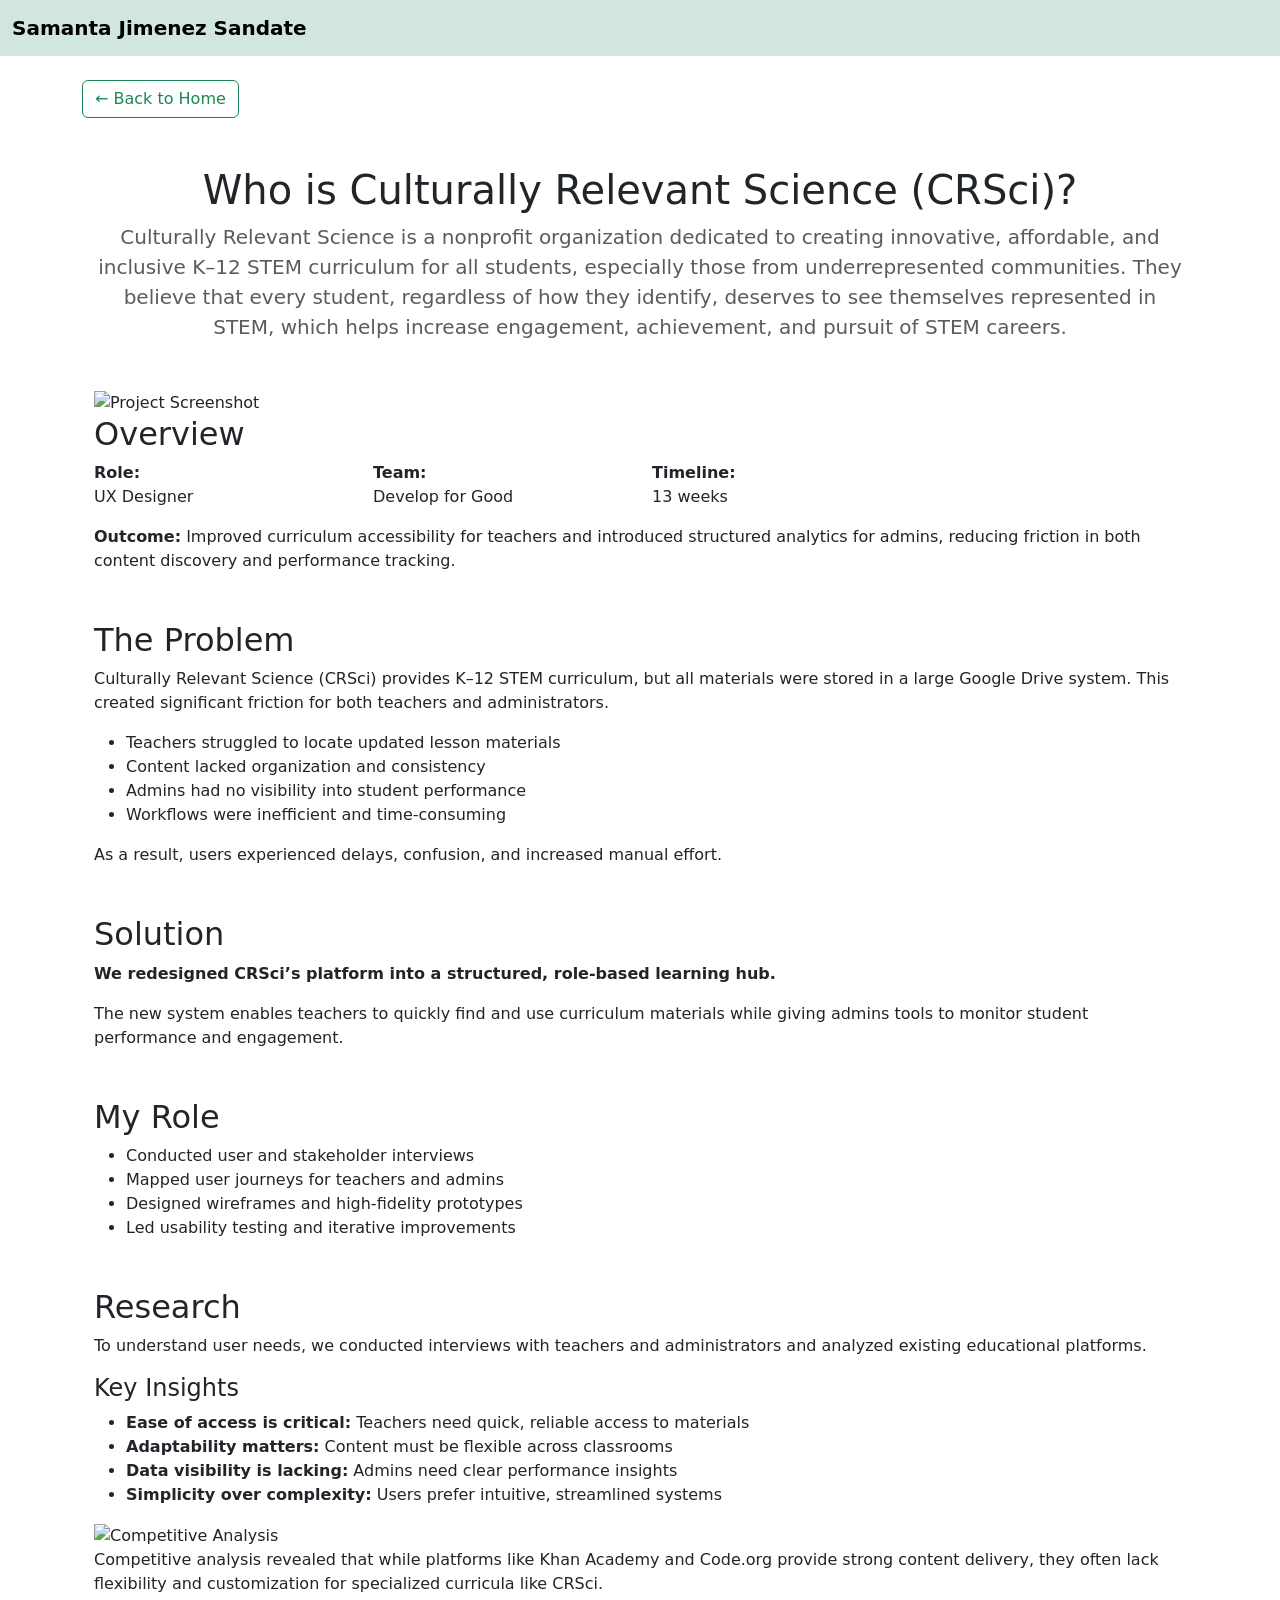
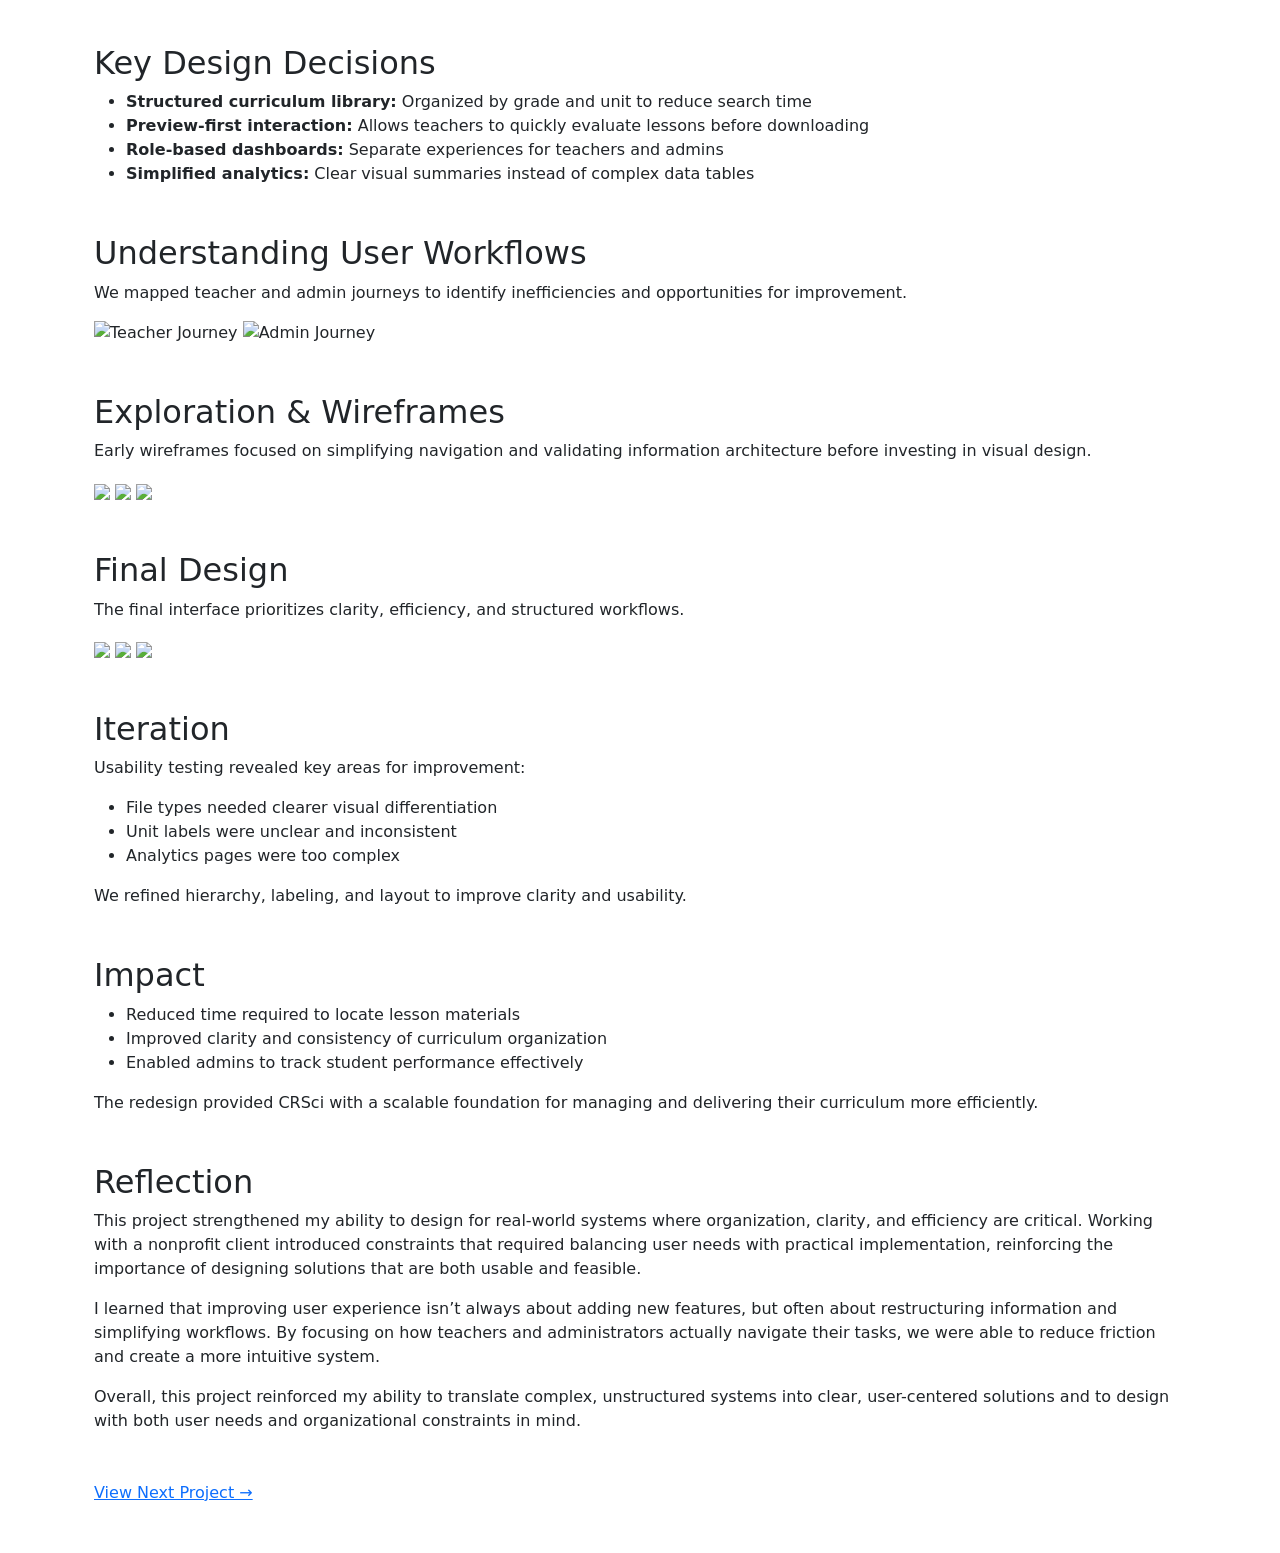
==== project1.html @ e92b0f71 "project page changes" ====
<!doctype html>
<html lang="en">
<head>
  <meta charset="utf-8">
  <meta name="viewport" content="width=device-width">
  <title>Website Redesign for A Digital Learning Hub | Samanta Jimenez Sandate</title>
  <link href="https://fonts.googleapis.com/css2?family=Nunito:wght@400;600&family=Quicksand:wght@600&display=swap" rel="stylesheet">
  <link rel="stylesheet" href="portfolio_style.css">
  <link href="https://cdn.jsdelivr.net/npm/bootstrap@5.3.3/dist/css/bootstrap.min.css" rel="stylesheet">
</head>

<body>
  
  <nav class="navbar navbar-expand-lg navbar-light bg-success-subtle">
    <div class="container-fluid">
      <a class="navbar-brand fw-bold" href="index.html">Samanta Jimenez Sandate</a>
    </div>
  </nav>

<!-- ========================= PROJECT NAVIGATION ========================= -->
 <div class="container mt-4">
      <a href="index.html" class="btn btn-outline-success">
        ← Back to Home
      </a>

  <main class="container my-5">

    <!-- ========================= HEADER ========================= -->
    <header class="text-center mb-5">
      <h1>Who is Culturally Relevant Science (CRSci)?</h1>
      <p class="lead text-muted">Culturally Relevant Science is a nonprofit organization dedicated to creating innovative, affordable, 
    and inclusive K–12 STEM curriculum for all students, especially those from underrepresented communities. 
    They believe that every student, regardless of how they identify, deserves to see themselves represented 
    in STEM, which helps increase engagement, achievement, and pursuit of STEM careers.
</p>
    </header>

    <!-- ========================= HERO IMAGE ========================= -->
    <!-- INSERT: main cover image or hero mockup -->
    <img src="https://static.wixstatic.com/media/8c5697_72417c344932466fa2e96bf26ddad16e~mv2.png/v1/fit/w_2500,h_1330,al_c/8c5697_72417c344932466fa2e96bf26ddad16e~mv2.png"
         alt="Project Screenshot"
         class="project-page-img">

    <!-- ========================= OVERVIEW ========================= -->
<section class="mb-5">
  <h2>Overview</h2>
  <div class="row">
    <div class="col-md-3"><strong>Role:</strong><br>UX Designer</div>
    <div class="col-md-3"><strong>Team:</strong><br>Develop for Good</div>
    <div class="col-md-3"><strong>Timeline:</strong><br>13 weeks</div>
  </div>

  <p class="mt-3">
    <strong>Outcome:</strong> Improved curriculum accessibility for teachers and introduced 
    structured analytics for admins, reducing friction in both content discovery and performance tracking.
  </p>
</section>


<!-- ========================= PROBLEM ========================= -->
<section class="mb-5">
  <h2>The Problem</h2>

  <p>
    Culturally Relevant Science (CRSci) provides K–12 STEM curriculum, but all materials were stored 
    in a large Google Drive system. This created significant friction for both teachers and administrators.
  </p>

  <ul>
    <li>Teachers struggled to locate updated lesson materials</li>
    <li>Content lacked organization and consistency</li>
    <li>Admins had no visibility into student performance</li>
    <li>Workflows were inefficient and time-consuming</li>
  </ul>

  <p>
    As a result, users experienced delays, confusion, and increased manual effort.
  </p>
</section>


<!-- ========================= SOLUTION ========================= -->
<section class="mb-5">
  <h2>Solution</h2>

  <p><strong>We redesigned CRSci’s platform into a structured, role-based learning hub.</strong></p>

  <p>
    The new system enables teachers to quickly find and use curriculum materials while giving admins 
    tools to monitor student performance and engagement.
  </p>
</section>


<!-- ========================= MY ROLE ========================= -->
<section class="mb-5">
  <h2>My Role</h2>
  <ul>
    <li>Conducted user and stakeholder interviews</li>
    <li>Mapped user journeys for teachers and admins</li>
    <li>Designed wireframes and high-fidelity prototypes</li>
    <li>Led usability testing and iterative improvements</li>
  </ul>
</section>


<!-- ========================= RESEARCH ========================= -->
<section class="mb-5">
  <h2>Research</h2>

  <p>
    To understand user needs, we conducted interviews with teachers and administrators 
    and analyzed existing educational platforms.
  </p>

  <h4>Key Insights</h4>
  <ul>
    <li><strong>Ease of access is critical:</strong> Teachers need quick, reliable access to materials</li>
    <li><strong>Adaptability matters:</strong> Content must be flexible across classrooms</li>
    <li><strong>Data visibility is lacking:</strong> Admins need clear performance insights</li>
    <li><strong>Simplicity over complexity:</strong> Users prefer intuitive, streamlined systems</li>
  </ul>

  <img src="https://i.ibb.co/PstQy2c1/Screenshot-2025-11-13-165447.png"
       alt="Competitive Analysis"
       class="project-page-img">

  <p>
    Competitive analysis revealed that while platforms like Khan Academy and Code.org 
    provide strong content delivery, they often lack flexibility and customization 
    for specialized curricula like CRSci.
  </p>
</section>


<!-- ========================= DESIGN DECISIONS ========================= -->
<section class="mb-5">
  <h2>Key Design Decisions</h2>

  <ul>
    <li><strong>Structured curriculum library:</strong> Organized by grade and unit to reduce search time</li>
    <li><strong>Preview-first interaction:</strong> Allows teachers to quickly evaluate lessons before downloading</li>
    <li><strong>Role-based dashboards:</strong> Separate experiences for teachers and admins</li>
    <li><strong>Simplified analytics:</strong> Clear visual summaries instead of complex data tables</li>
  </ul>
</section>


<!-- ========================= USER JOURNEYS ========================= -->
<section class="mb-5">
  <h2>Understanding User Workflows</h2>

  <p>
    We mapped teacher and admin journeys to identify inefficiencies and opportunities for improvement.
  </p>

  <img src="https://i.ibb.co/qLZCp0S2/teach-joruneeeyyyy.png"
       alt="Teacher Journey"
       class="project-page-img">

  <img src="https://i.ibb.co/KzyjKMzV/teacher-joruney.png"
       alt="Admin Journey"
       class="project-page-img">
</section>


<!-- ========================= WIREFRAMES ========================= -->
<section class="mb-5">
  <h2>Exploration & Wireframes</h2>

  <p>
    Early wireframes focused on simplifying navigation and validating information architecture 
    before investing in visual design.
  </p>

  <img src="https://i.ibb.co/Y73xHS1T/Screenshot-2025-12-25-192912.png" class="project-page-img">
  <img src="https://i.ibb.co/219gDt2J/Screenshot-2025-12-25-194026.png" class="project-page-img">
  <img src="https://i.ibb.co/kgbfxhrw/Screenshot-2025-12-25-194311.png" class="project-page-img">
</section>


<!-- ========================= PROTOTYPE ========================= -->
<section class="mb-5">
  <h2>Final Design</h2>

  <p>
    The final interface prioritizes clarity, efficiency, and structured workflows.
  </p>

  <img src="https://i.ibb.co/nMDsfRWM/prototype-1.png" class="project-page-img">
  <img src="https://i.ibb.co/svfrSdkh/proto5.png" class="project-page-img">
  <img src="https://i.ibb.co/JW6GWcdP/proto4.png" class="project-page-img">
</section>


<!-- ========================= ITERATION ========================= -->
<section class="mb-5">
  <h2>Iteration</h2>

  <p>
    Usability testing revealed key areas for improvement:
  </p>

  <ul>
    <li>File types needed clearer visual differentiation</li>
    <li>Unit labels were unclear and inconsistent</li>
    <li>Analytics pages were too complex</li>
  </ul>

  <p>
    We refined hierarchy, labeling, and layout to improve clarity and usability.
  </p>
</section>


<!-- ========================= OUTCOME ========================= -->
<section class="mb-5">
  <h2>Impact</h2>

  <ul>
    <li>Reduced time required to locate lesson materials</li>
    <li>Improved clarity and consistency of curriculum organization</li>
    <li>Enabled admins to track student performance effectively</li>
  </ul>

  <p>
    The redesign provided CRSci with a scalable foundation for managing and delivering 
    their curriculum more efficiently.
  </p>
</section>

<!-- ========================= REFLECTION ========================= -->
<section class="mb-5">
  <h2>Reflection</h2>

  <p>
    This project strengthened my ability to design for real-world systems where organization, clarity, and efficiency are critical. 
    Working with a nonprofit client introduced constraints that required balancing user needs with practical implementation, 
    reinforcing the importance of designing solutions that are both usable and feasible.
  </p>

  <p>
    I learned that improving user experience isn’t always about adding new features, but often about restructuring information 
    and simplifying workflows. By focusing on how teachers and administrators actually navigate their tasks, we were able to 
    reduce friction and create a more intuitive system.
  </p>

  <p>
    Overall, this project reinforced my ability to translate complex, unstructured systems into clear, user-centered solutions 
    and to design with both user needs and organizational constraints in mind.
  </p>
</section>

<!-- ========================= NEXT PROJECT BUTTON ========================= -->
<div class="next-project-wrapper">
  <a href="project2.html" class="next-project-btn">
    View Next Project →
  </a>
</div>


  </main>
</body>
</html>
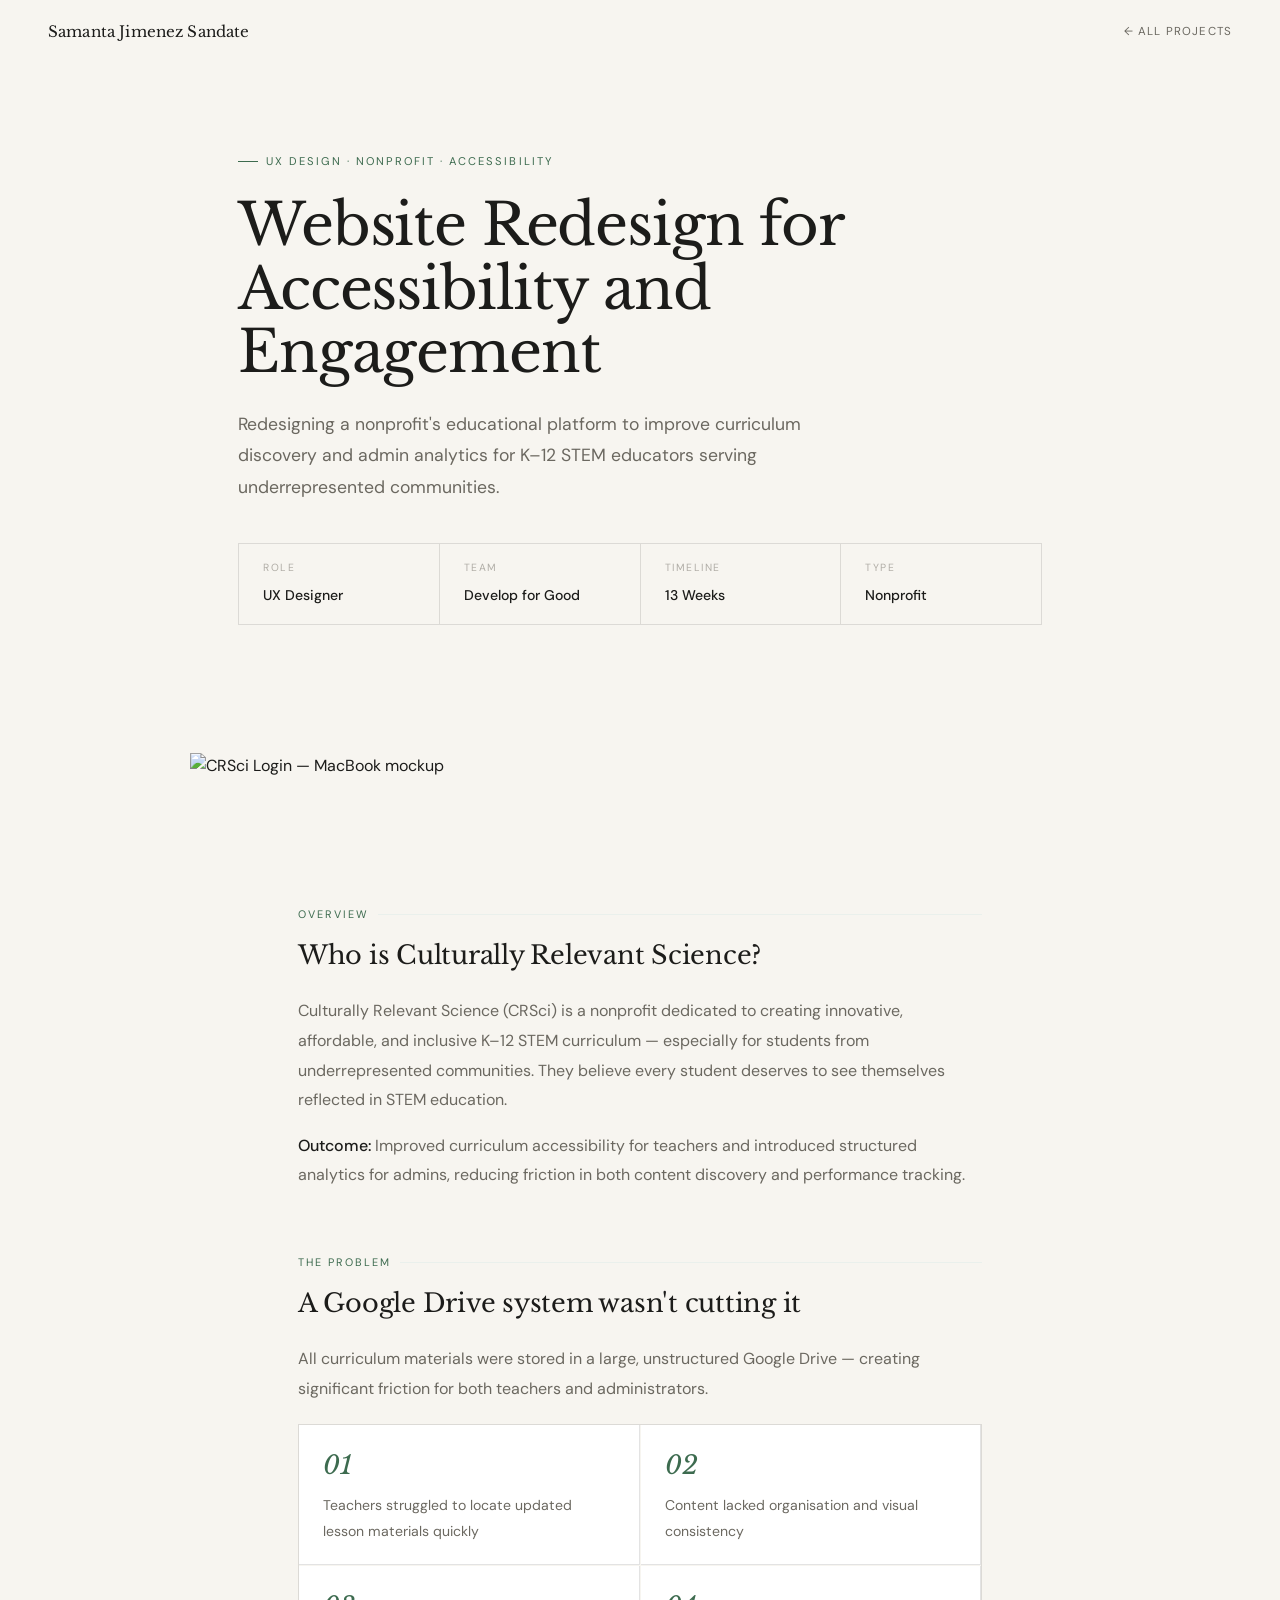
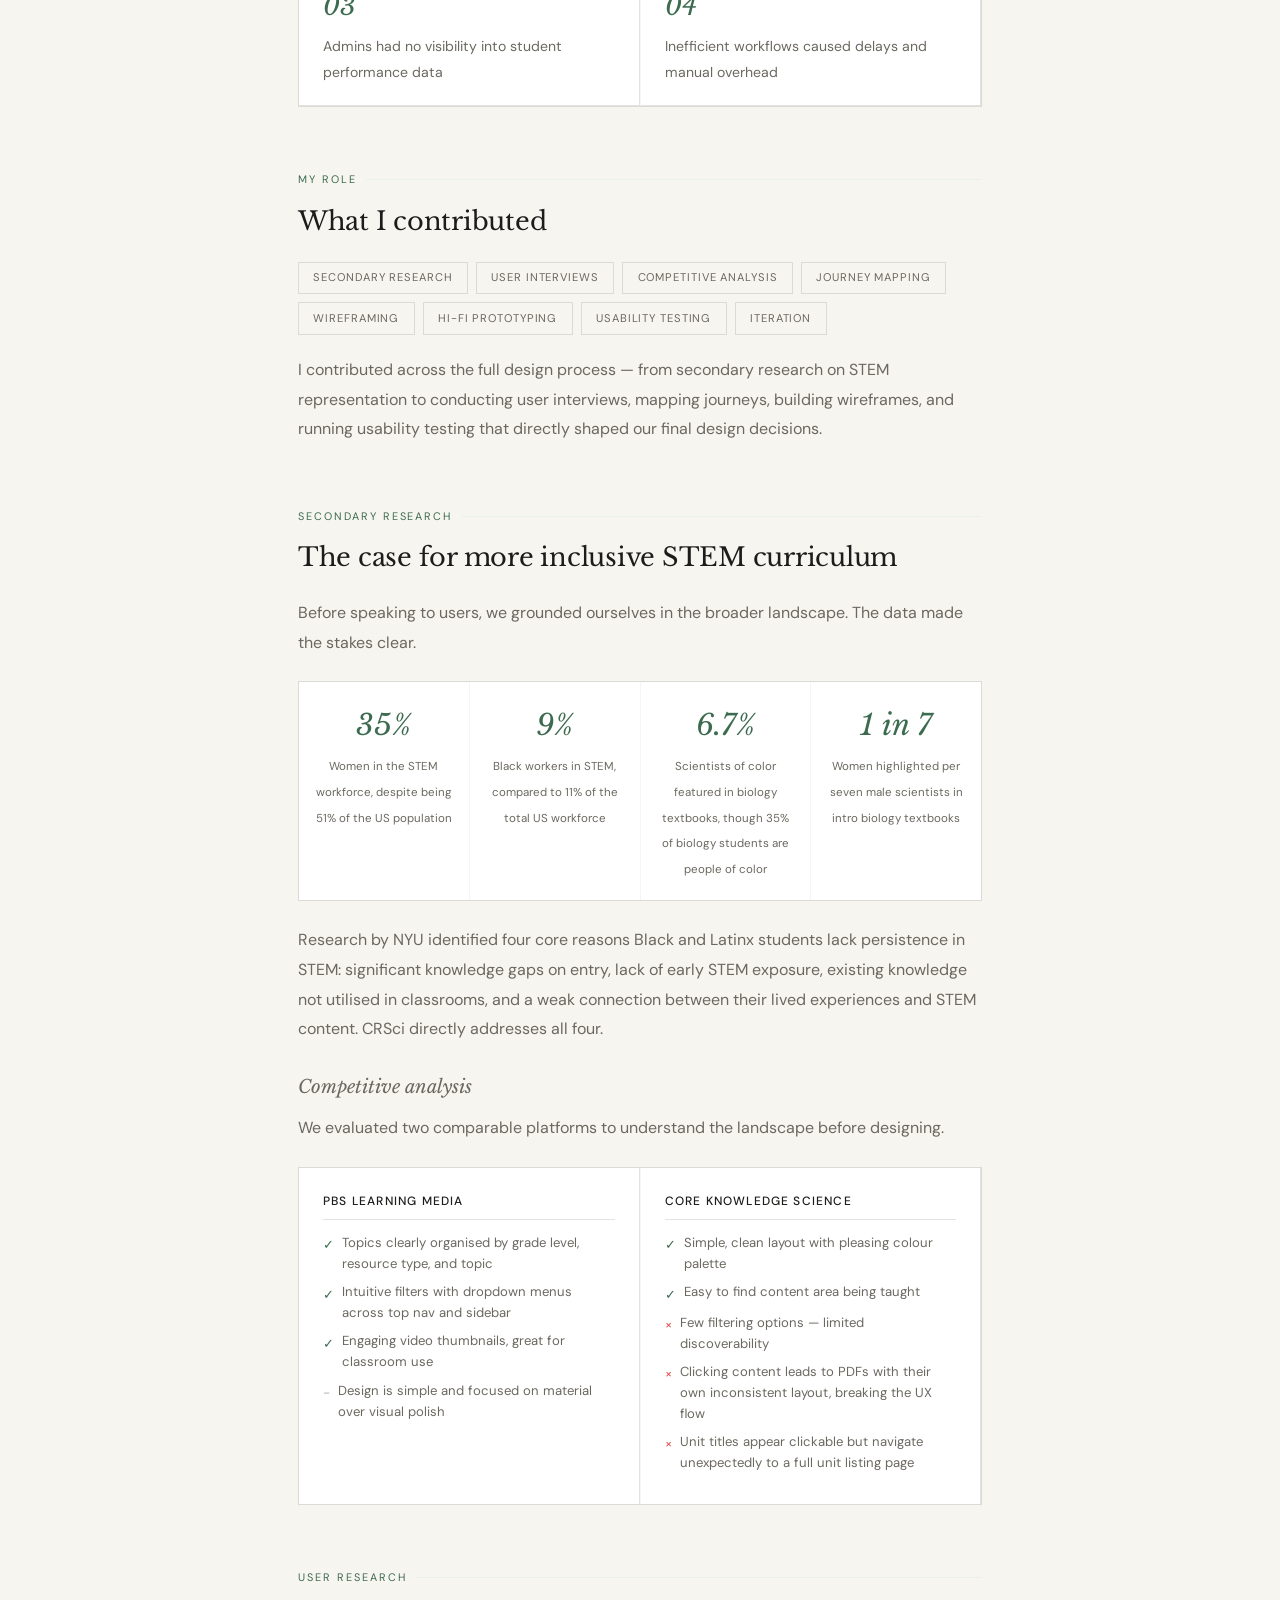
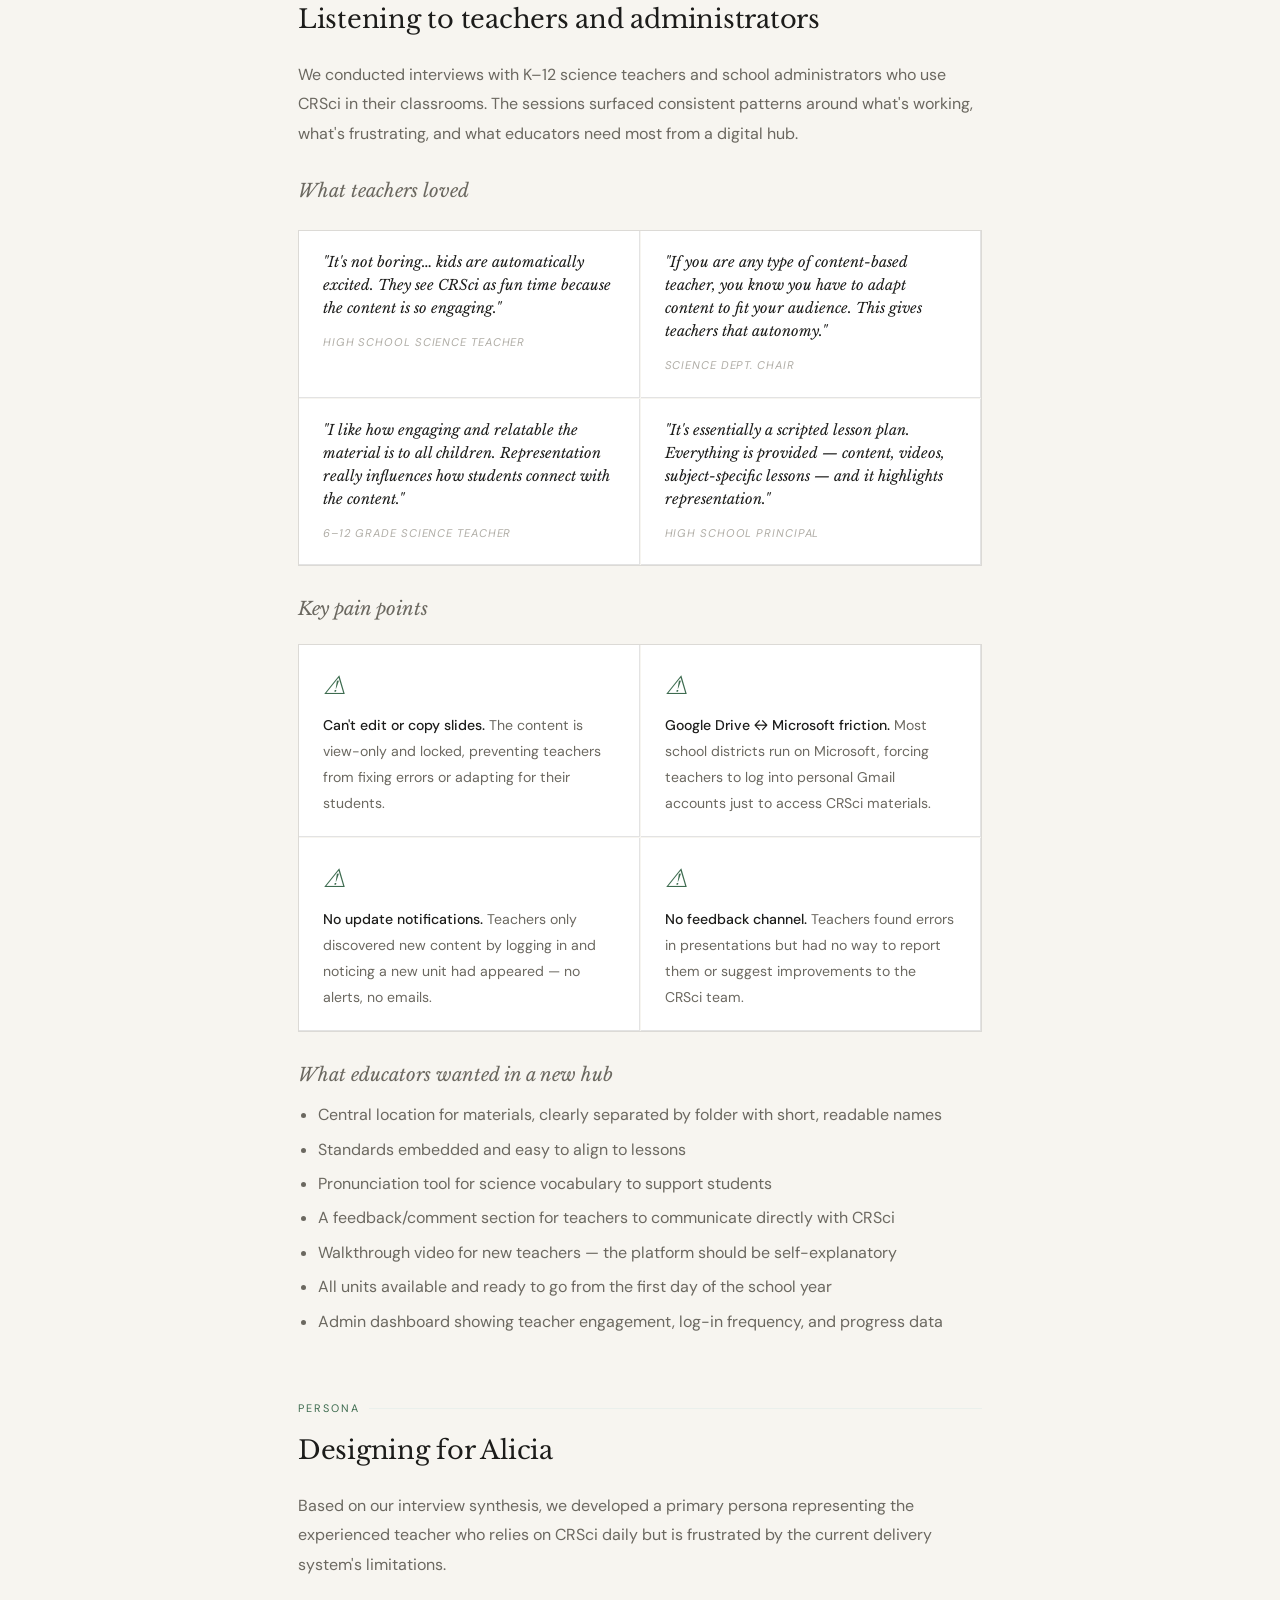
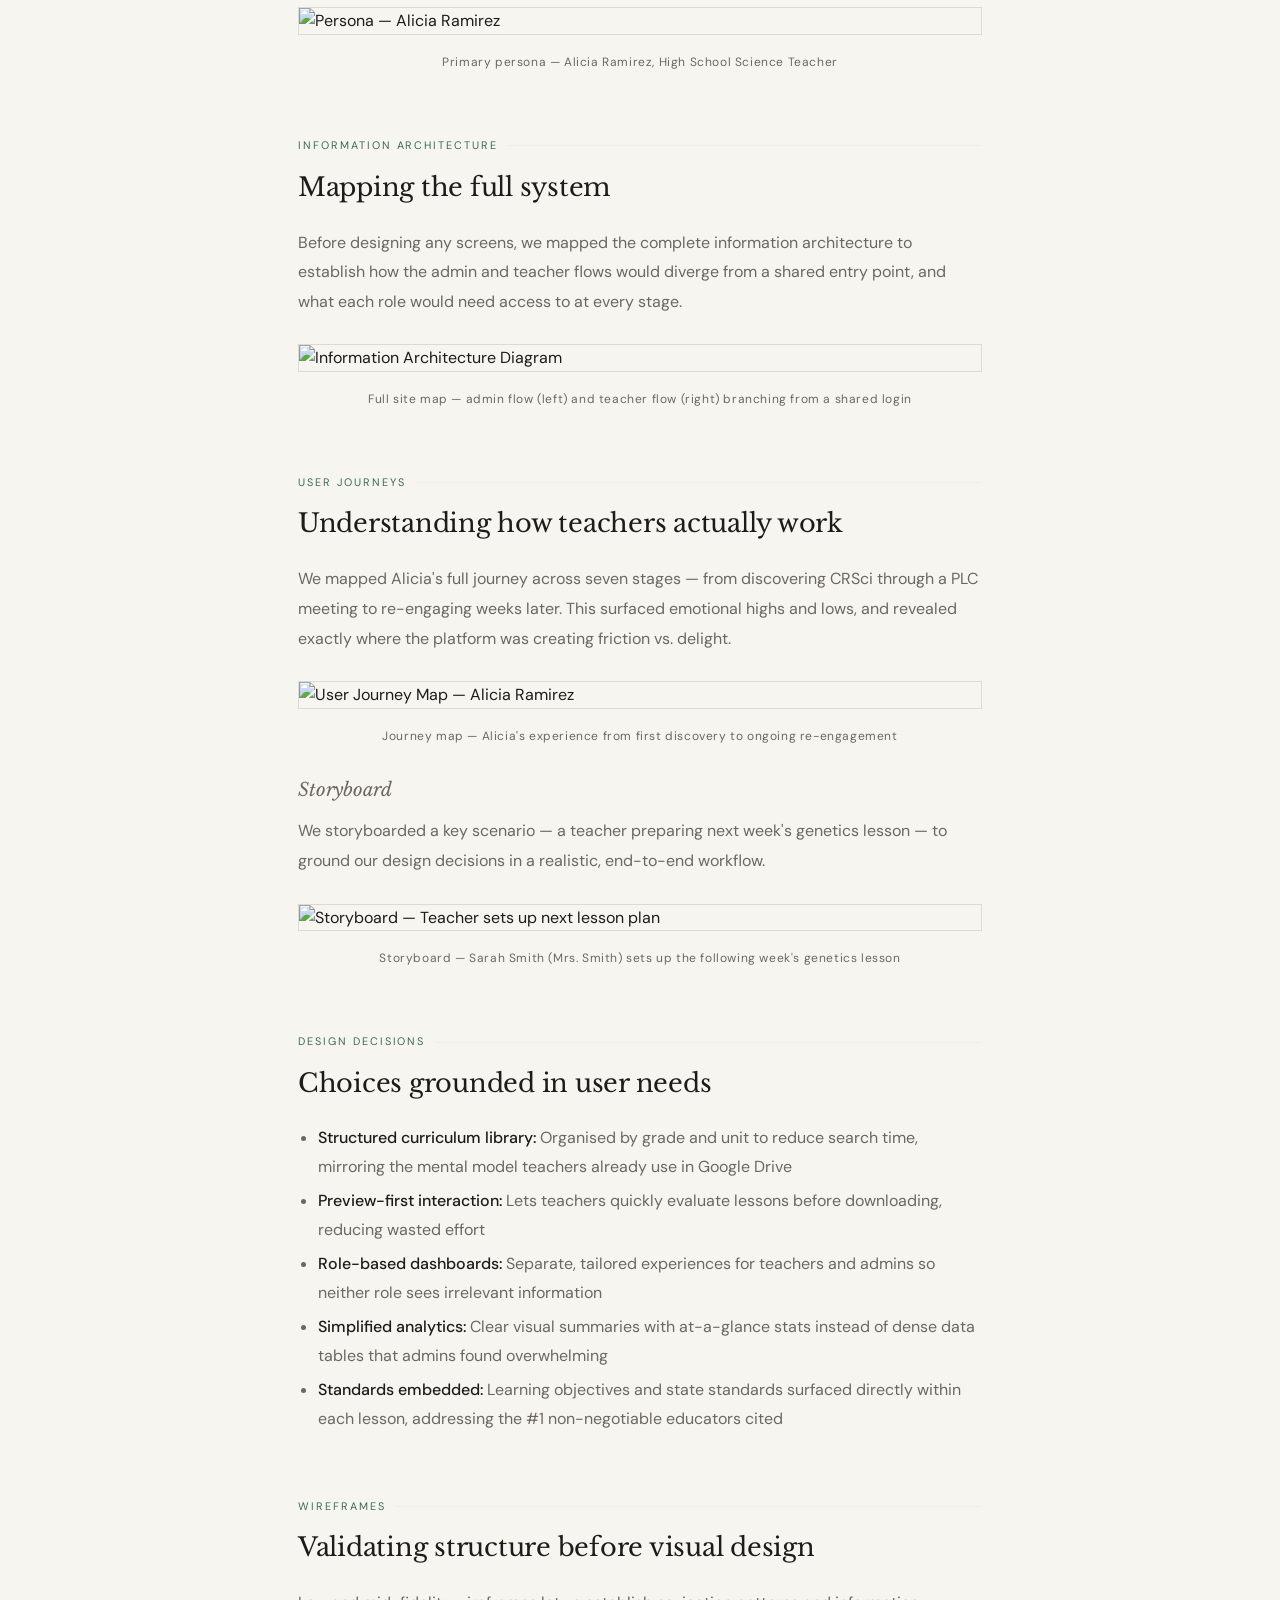
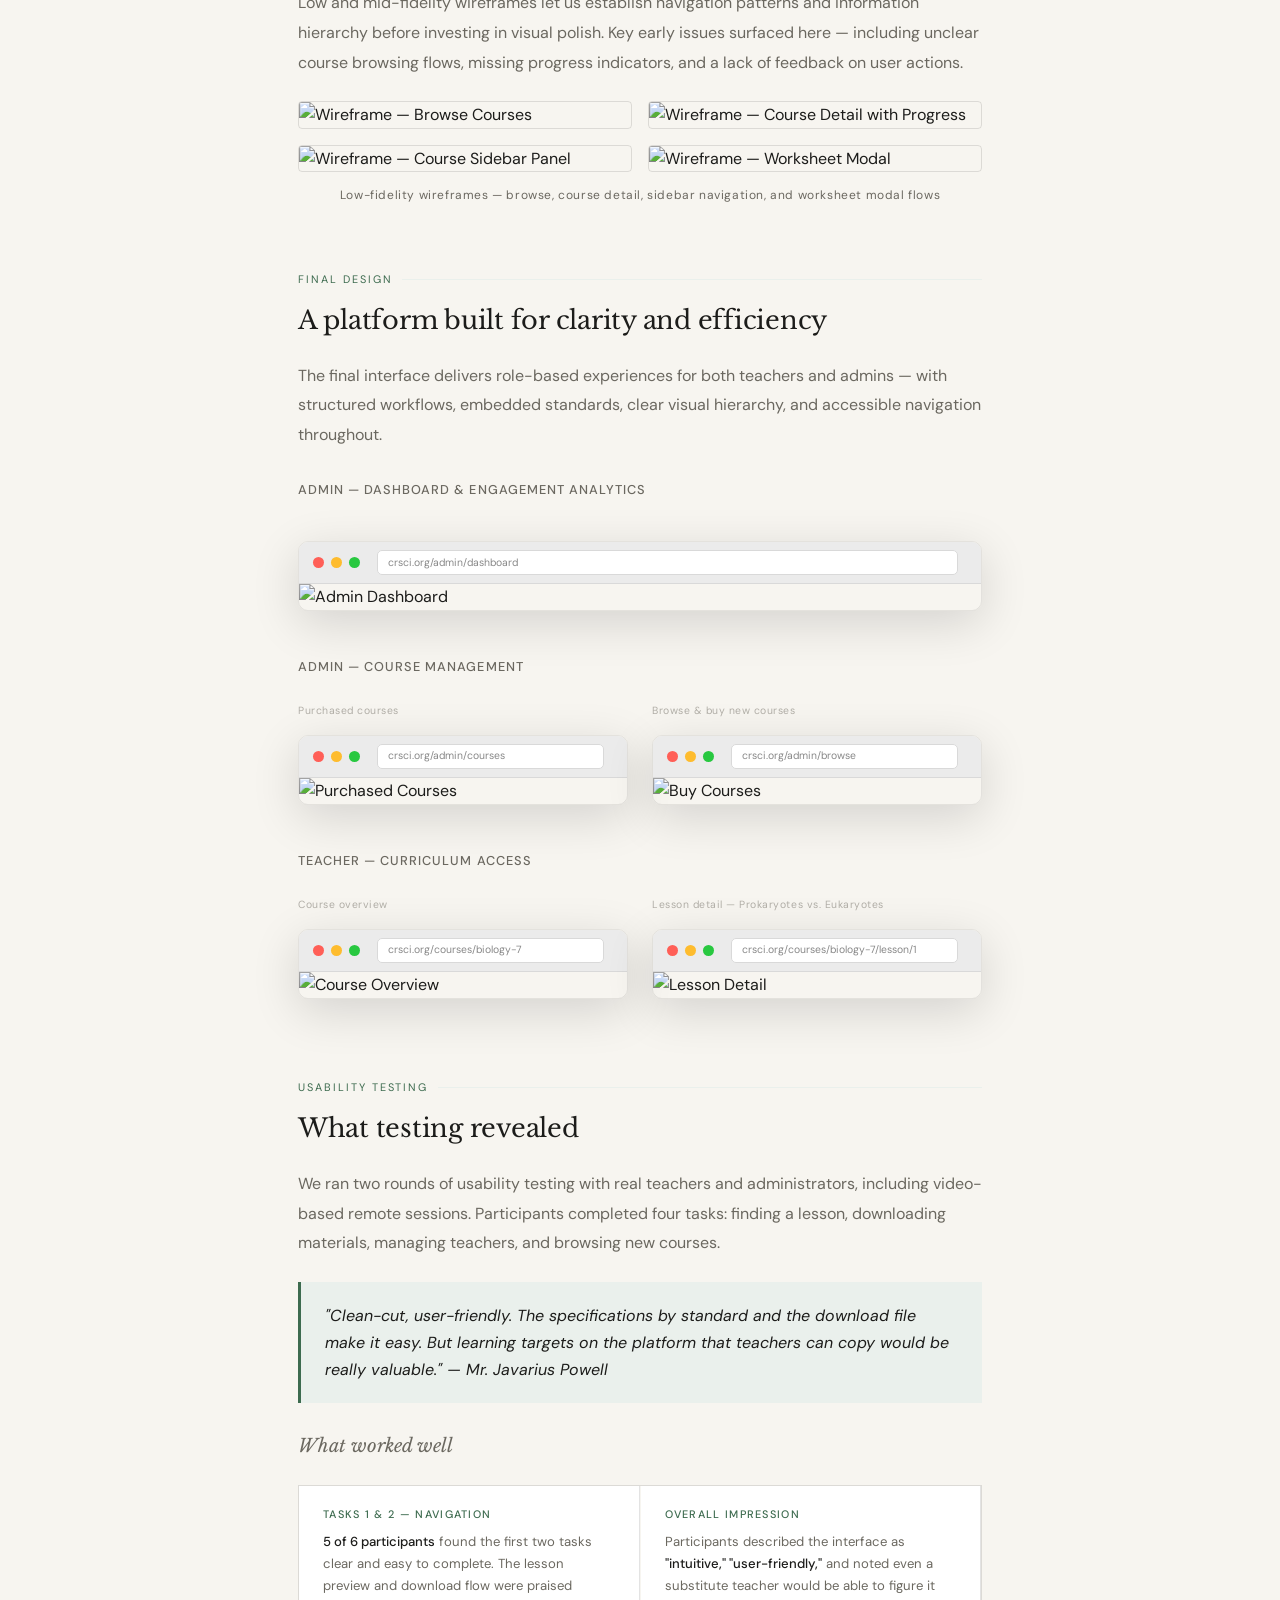
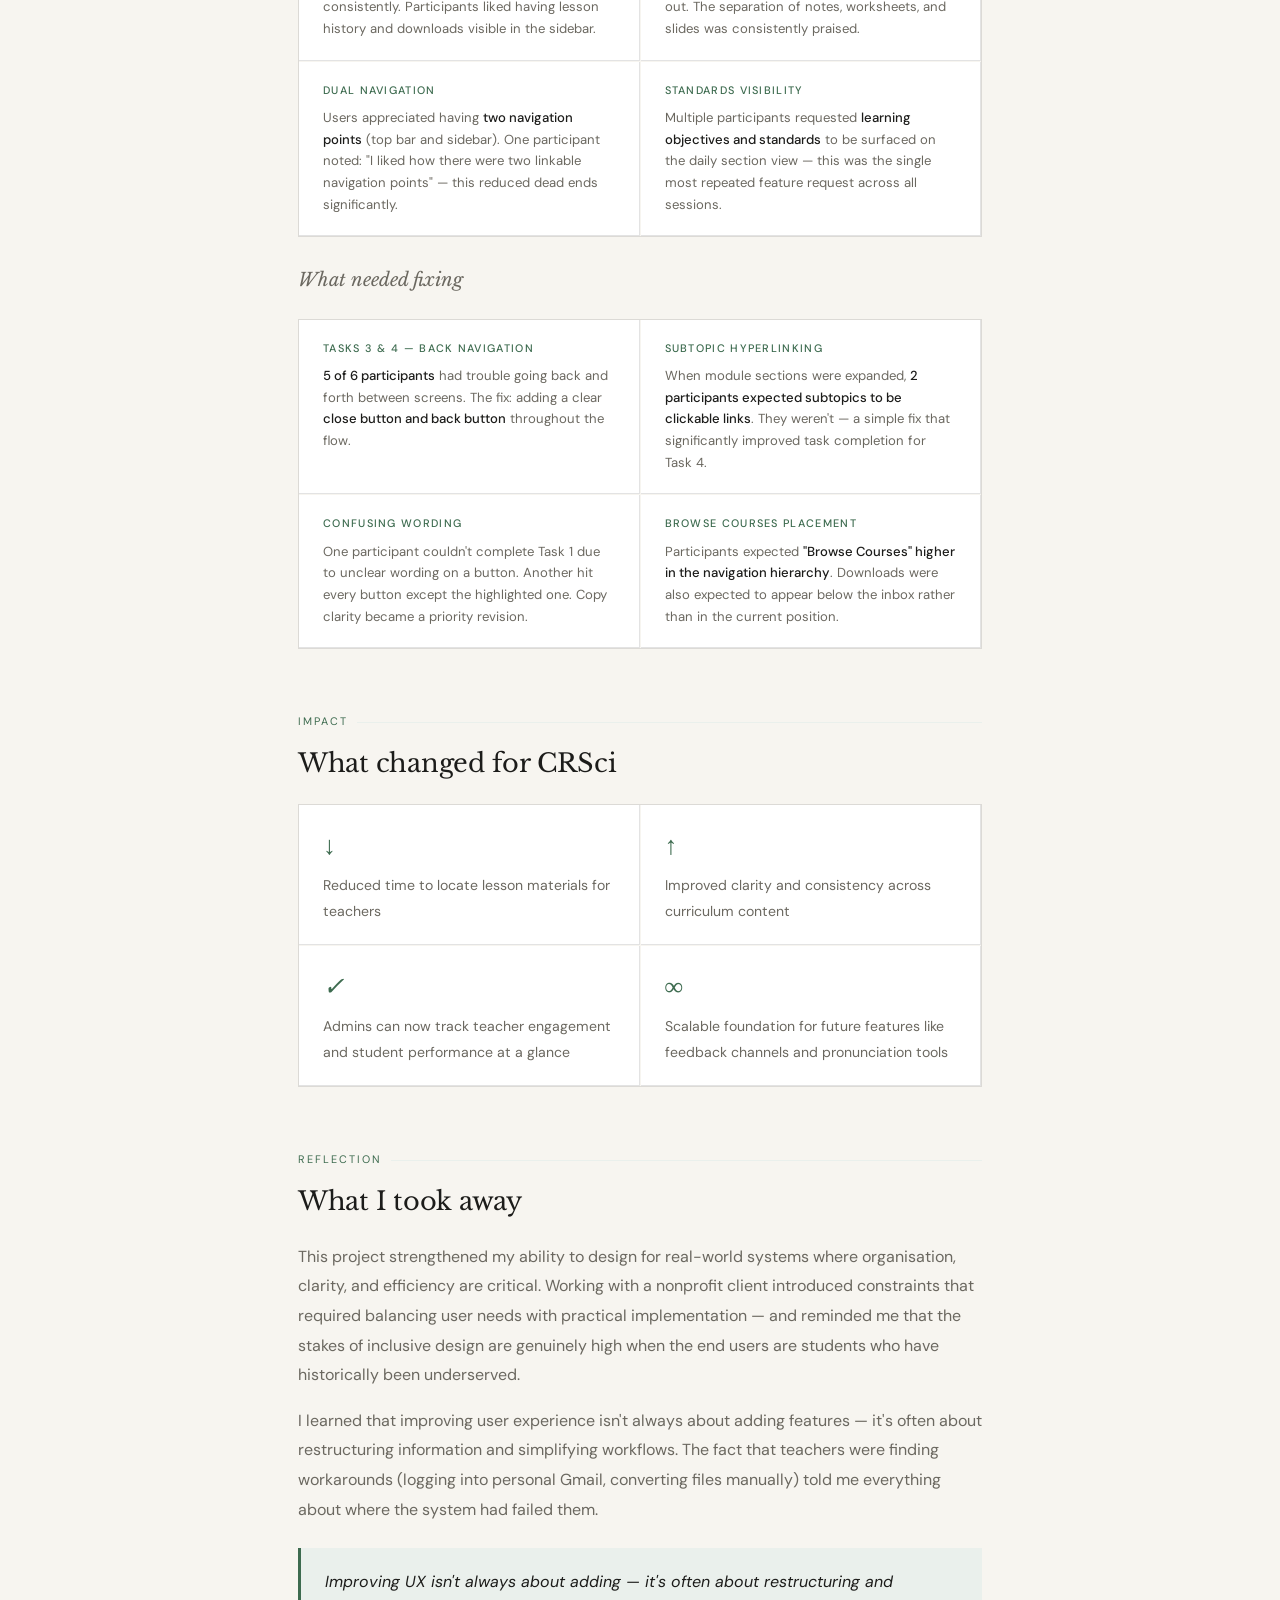
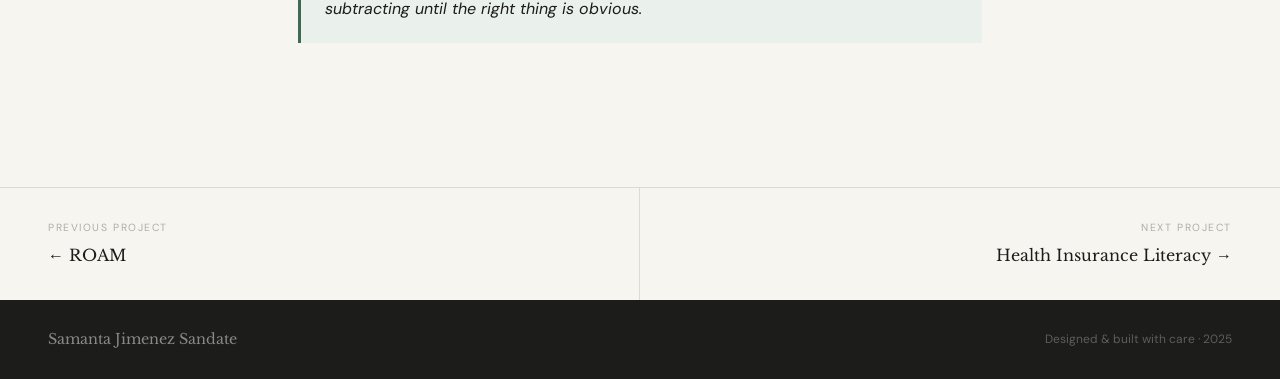
==== commit 919c6a16: "stuff" ====
--- a/project1.html
+++ b/project1.html
@@ -2,263 +2,475 @@
 <html lang="en">
 <head>
   <meta charset="utf-8">
-  <meta name="viewport" content="width=device-width">
-  <title>Website Redesign for A Digital Learning Hub | Samanta Jimenez Sandate</title>
-  <link href="https://fonts.googleapis.com/css2?family=Nunito:wght@400;600&family=Quicksand:wght@600&display=swap" rel="stylesheet">
-  <link rel="stylesheet" href="portfolio_style.css">
-  <link href="https://cdn.jsdelivr.net/npm/bootstrap@5.3.3/dist/css/bootstrap.min.css" rel="stylesheet">
+  <meta name="viewport" content="width=device-width, initial-scale=1.0">
+  <title>CRSci Redesign — Samanta Jimenez Sandate</title>
+  <link rel="preconnect" href="https://fonts.googleapis.com">
+  <link href="https://fonts.googleapis.com/css2?family=Libre+Baskerville:ital,wght@0,400;0,700;1,400&family=DM+Sans:wght@300;400;500&display=swap" rel="stylesheet">
+  <link rel="stylesheet" href="project-style.css">
+  <style>
+    .browser-wrap {
+      border-radius: 10px;
+      overflow: hidden;
+      box-shadow: 0 12px 48px rgba(0,0,0,0.14);
+      border: 1px solid rgba(0,0,0,0.08);
+      margin: 1rem 0;
+    }
+    .browser-bar {
+      background: #EBEBEB;
+      padding: .5rem .85rem;
+      display: flex;
+      align-items: center;
+      gap: .45rem;
+      border-bottom: 1px solid #d9d9d9;
+    }
+    .browser-dot { width: 11px; height: 11px; border-radius: 50%; flex-shrink: 0; }
+    .browser-dot.r { background: #FF5F57; }
+    .browser-dot.y { background: #FEBC2E; }
+    .browser-dot.g { background: #28C840; }
+    .browser-url {
+      flex: 1; margin: 0 .6rem;
+      background: white; border-radius: 5px;
+      padding: .2rem .65rem;
+      font-size: .65rem; color: #888;
+      font-family: 'DM Sans', sans-serif;
+      border: 1px solid #d9d9d9;
+      white-space: nowrap; overflow: hidden; text-overflow: ellipsis;
+    }
+    .browser-screen img { width: 100%; display: block; }
+
+    .hero-scene {
+      background: #1a1f2e;
+      padding: 3rem 2rem;
+      display: flex;
+      justify-content: center;
+      border-top: 1px solid rgba(255,255,255,.06);
+      border-bottom: 1px solid rgba(255,255,255,.06);
+    }
+    .hero-scene .browser-wrap { max-width: 820px; width: 100%; }
+
+    .mockup-grid { display: grid; grid-template-columns: 1fr 1fr; gap: 1.5rem; margin: 1.5rem 0; }
+    .mockup-grid.single { grid-template-columns: 1fr; }
+    .mockup-label { font-size: .65rem; color: var(--light); margin-bottom: .5rem; letter-spacing: .05em; }
+    .mockup-caption { font-size: .8rem; font-weight: 500; letter-spacing: .08em; text-transform: uppercase; color: var(--mid); margin: 1.75rem 0 .75rem; }
+
+    .wf-grid { display: grid; grid-template-columns: 1fr 1fr; gap: 1rem; margin: 1.5rem 0; }
+    .wf-grid img { width: 100%; border: 1px solid var(--border); border-radius: 4px; }
+
+    /* Stats row */
+    .stat-row { display: grid; grid-template-columns: repeat(4, 1fr); gap: 1px; border: 1px solid var(--border); margin: 1.5rem 0; }
+    .stat-cell { background: white; padding: 1.25rem 1rem; text-align: center; }
+    .stat-num { font-family: var(--serif); font-size: 1.8rem; font-style: italic; color: var(--accent); display: block; margin-bottom: .25rem; }
+    .stat-label { font-size: .72rem; color: var(--mid); line-height: 1.5; }
+
+    /* Quote grid */
+    .quote-grid { display: grid; grid-template-columns: 1fr 1fr; gap: 1px; border: 1px solid var(--border); margin: 1.5rem 0; }
+    .quote-cell { background: white; padding: 1.25rem 1.5rem; border-right: 1px solid var(--border); border-bottom: 1px solid var(--border); }
+    .quote-cell blockquote { font-family: var(--serif); font-style: italic; font-size: .9rem; line-height: 1.6; color: var(--ink); margin-bottom: .5rem; }
+    .quote-cell cite { font-size: .7rem; color: var(--light); letter-spacing: .08em; text-transform: uppercase; }
+
+    /* Usability results */
+    .ut-grid { display: grid; grid-template-columns: 1fr 1fr; gap: 1px; border: 1px solid var(--border); margin: 1.5rem 0; }
+    .ut-cell { background: white; padding: 1.25rem 1.5rem; border-right: 1px solid var(--border); border-bottom: 1px solid var(--border); }
+    .ut-task { font-size: .68rem; letter-spacing: .12em; text-transform: uppercase; color: var(--accent); margin-bottom: .5rem; font-weight: 500; }
+    .ut-finding { font-size: .82rem; color: var(--mid); line-height: 1.65; }
+    .ut-finding strong { color: var(--ink); }
+
+    /* Comp analysis */
+    .comp-grid { display: grid; grid-template-columns: 1fr 1fr; gap: 1px; border: 1px solid var(--border); margin: 1.5rem 0; }
+    .comp-cell { background: white; padding: 1.5rem; border-right: 1px solid var(--border); }
+    .comp-name { font-size: .75rem; font-weight: 500; letter-spacing: .1em; text-transform: uppercase; color: var(--ink); margin-bottom: .75rem; padding-bottom: .5rem; border-bottom: 1px solid var(--border); }
+    .comp-row { display: flex; gap: .5rem; align-items: flex-start; margin-bottom: .45rem; font-size: .82rem; color: var(--mid); }
+    .comp-icon { flex-shrink: 0; margin-top: .15rem; }
+
+    @media (max-width: 700px) {
+      .mockup-grid, .wf-grid, .stat-row, .quote-grid, .ut-grid, .comp-grid { grid-template-columns: 1fr; }
+    }
+  </style>
 </head>
-
 <body>
-  
-  <nav class="navbar navbar-expand-lg navbar-light bg-success-subtle">
-    <div class="container-fluid">
-      <a class="navbar-brand fw-bold" href="index.html">Samanta Jimenez Sandate</a>
-    </div>
+  <div id="cur"></div>
+  <div id="cur-ring"></div>
+
+  <nav id="main-nav">
+    <a href="index.html" class="nav-name">Samanta Jimenez Sandate</a>
+    <a href="index.html#projects" class="nav-back">&#8592; All Projects</a>
   </nav>
 
-<!-- ========================= PROJECT NAVIGATION ========================= -->
- <div class="container mt-4">
-      <a href="index.html" class="btn btn-outline-success">
-        ← Back to Home
-      </a>
-
-  <main class="container my-5">
-
-    <!-- ========================= HEADER ========================= -->
-    <header class="text-center mb-5">
-      <h1>Who is Culturally Relevant Science (CRSci)?</h1>
-      <p class="lead text-muted">Culturally Relevant Science is a nonprofit organization dedicated to creating innovative, affordable, 
-    and inclusive K–12 STEM curriculum for all students, especially those from underrepresented communities. 
-    They believe that every student, regardless of how they identify, deserves to see themselves represented 
-    in STEM, which helps increase engagement, achievement, and pursuit of STEM careers.
-</p>
-    </header>
-
-    <!-- ========================= HERO IMAGE ========================= -->
-    <!-- INSERT: main cover image or hero mockup -->
-    <img src="https://static.wixstatic.com/media/8c5697_72417c344932466fa2e96bf26ddad16e~mv2.png/v1/fit/w_2500,h_1330,al_c/8c5697_72417c344932466fa2e96bf26ddad16e~mv2.png"
-         alt="Project Screenshot"
-         class="project-page-img">
-
-    <!-- ========================= OVERVIEW ========================= -->
-<section class="mb-5">
-  <h2>Overview</h2>
-  <div class="row">
-    <div class="col-md-3"><strong>Role:</strong><br>UX Designer</div>
-    <div class="col-md-3"><strong>Team:</strong><br>Develop for Good</div>
-    <div class="col-md-3"><strong>Timeline:</strong><br>13 weeks</div>
+  <!-- HERO -->
+  <div class="project-hero">
+    <p class="project-hero-tag reveal">UX Design &middot; Nonprofit &middot; Accessibility</p>
+    <h1 class="reveal">Website Redesign for Accessibility and Engagement</h1>
+    <p class="project-hero-desc reveal">Redesigning a nonprofit's educational platform to improve curriculum discovery and admin analytics for K&ndash;12 STEM educators serving underrepresented communities.</p>
+    <div class="project-meta reveal">
+      <div class="project-meta-item"><span>Role</span><strong>UX Designer</strong></div>
+      <div class="project-meta-item"><span>Team</span><strong>Develop for Good</strong></div>
+      <div class="project-meta-item"><span>Timeline</span><strong>13 Weeks</strong></div>
+      <div class="project-meta-item"><span>Type</span><strong>Nonprofit</strong></div>
+    </div>
   </div>
 
-  <p class="mt-3">
-    <strong>Outcome:</strong> Improved curriculum accessibility for teachers and introduced 
-    structured analytics for admins, reducing friction in both content discovery and performance tracking.
-  </p>
-</section>
-
-
-<!-- ========================= PROBLEM ========================= -->
-<section class="mb-5">
-  <h2>The Problem</h2>
-
-  <p>
-    Culturally Relevant Science (CRSci) provides K–12 STEM curriculum, but all materials were stored 
-    in a large Google Drive system. This created significant friction for both teachers and administrators.
-  </p>
-
-  <ul>
-    <li>Teachers struggled to locate updated lesson materials</li>
-    <li>Content lacked organization and consistency</li>
-    <li>Admins had no visibility into student performance</li>
-    <li>Workflows were inefficient and time-consuming</li>
-  </ul>
-
-  <p>
-    As a result, users experienced delays, confusion, and increased manual effort.
-  </p>
-</section>
-
-
-<!-- ========================= SOLUTION ========================= -->
-<section class="mb-5">
-  <h2>Solution</h2>
-
-  <p><strong>We redesigned CRSci’s platform into a structured, role-based learning hub.</strong></p>
-
-  <p>
-    The new system enables teachers to quickly find and use curriculum materials while giving admins 
-    tools to monitor student performance and engagement.
-  </p>
-</section>
-
-
-<!-- ========================= MY ROLE ========================= -->
-<section class="mb-5">
-  <h2>My Role</h2>
-  <ul>
-    <li>Conducted user and stakeholder interviews</li>
-    <li>Mapped user journeys for teachers and admins</li>
-    <li>Designed wireframes and high-fidelity prototypes</li>
-    <li>Led usability testing and iterative improvements</li>
-  </ul>
-</section>
-
-
-<!-- ========================= RESEARCH ========================= -->
-<section class="mb-5">
-  <h2>Research</h2>
-
-  <p>
-    To understand user needs, we conducted interviews with teachers and administrators 
-    and analyzed existing educational platforms.
-  </p>
-
-  <h4>Key Insights</h4>
-  <ul>
-    <li><strong>Ease of access is critical:</strong> Teachers need quick, reliable access to materials</li>
-    <li><strong>Adaptability matters:</strong> Content must be flexible across classrooms</li>
-    <li><strong>Data visibility is lacking:</strong> Admins need clear performance insights</li>
-    <li><strong>Simplicity over complexity:</strong> Users prefer intuitive, streamlined systems</li>
-  </ul>
-
-  <img src="https://i.ibb.co/PstQy2c1/Screenshot-2025-11-13-165447.png"
-       alt="Competitive Analysis"
-       class="project-page-img">
-
-  <p>
-    Competitive analysis revealed that while platforms like Khan Academy and Code.org 
-    provide strong content delivery, they often lack flexibility and customization 
-    for specialized curricula like CRSci.
-  </p>
-</section>
-
-
-<!-- ========================= DESIGN DECISIONS ========================= -->
-<section class="mb-5">
-  <h2>Key Design Decisions</h2>
-
-  <ul>
-    <li><strong>Structured curriculum library:</strong> Organized by grade and unit to reduce search time</li>
-    <li><strong>Preview-first interaction:</strong> Allows teachers to quickly evaluate lessons before downloading</li>
-    <li><strong>Role-based dashboards:</strong> Separate experiences for teachers and admins</li>
-    <li><strong>Simplified analytics:</strong> Clear visual summaries instead of complex data tables</li>
-  </ul>
-</section>
-
-
-<!-- ========================= USER JOURNEYS ========================= -->
-<section class="mb-5">
-  <h2>Understanding User Workflows</h2>
-
-  <p>
-    We mapped teacher and admin journeys to identify inefficiencies and opportunities for improvement.
-  </p>
-
-  <img src="https://i.ibb.co/qLZCp0S2/teach-joruneeeyyyy.png"
-       alt="Teacher Journey"
-       class="project-page-img">
-
-  <img src="https://i.ibb.co/KzyjKMzV/teacher-joruney.png"
-       alt="Admin Journey"
-       class="project-page-img">
-</section>
-
-
-<!-- ========================= WIREFRAMES ========================= -->
-<section class="mb-5">
-  <h2>Exploration & Wireframes</h2>
-
-  <p>
-    Early wireframes focused on simplifying navigation and validating information architecture 
-    before investing in visual design.
-  </p>
-
-  <img src="https://i.ibb.co/Y73xHS1T/Screenshot-2025-12-25-192912.png" class="project-page-img">
-  <img src="https://i.ibb.co/219gDt2J/Screenshot-2025-12-25-194026.png" class="project-page-img">
-  <img src="https://i.ibb.co/kgbfxhrw/Screenshot-2025-12-25-194311.png" class="project-page-img">
-</section>
-
-
-<!-- ========================= PROTOTYPE ========================= -->
-<section class="mb-5">
-  <h2>Final Design</h2>
-
-  <p>
-    The final interface prioritizes clarity, efficiency, and structured workflows.
-  </p>
-
-  <img src="https://i.ibb.co/nMDsfRWM/prototype-1.png" class="project-page-img">
-  <img src="https://i.ibb.co/svfrSdkh/proto5.png" class="project-page-img">
-  <img src="https://i.ibb.co/JW6GWcdP/proto4.png" class="project-page-img">
-</section>
-
-
-<!-- ========================= ITERATION ========================= -->
-<section class="mb-5">
-  <h2>Iteration</h2>
-
-  <p>
-    Usability testing revealed key areas for improvement:
-  </p>
-
-  <ul>
-    <li>File types needed clearer visual differentiation</li>
-    <li>Unit labels were unclear and inconsistent</li>
-    <li>Analytics pages were too complex</li>
-  </ul>
-
-  <p>
-    We refined hierarchy, labeling, and layout to improve clarity and usability.
-  </p>
-</section>
-
-
-<!-- ========================= OUTCOME ========================= -->
-<section class="mb-5">
-  <h2>Impact</h2>
-
-  <ul>
-    <li>Reduced time required to locate lesson materials</li>
-    <li>Improved clarity and consistency of curriculum organization</li>
-    <li>Enabled admins to track student performance effectively</li>
-  </ul>
-
-  <p>
-    The redesign provided CRSci with a scalable foundation for managing and delivering 
-    their curriculum more efficiently.
-  </p>
-</section>
-
-<!-- ========================= REFLECTION ========================= -->
-<section class="mb-5">
-  <h2>Reflection</h2>
-
-  <p>
-    This project strengthened my ability to design for real-world systems where organization, clarity, and efficiency are critical. 
-    Working with a nonprofit client introduced constraints that required balancing user needs with practical implementation, 
-    reinforcing the importance of designing solutions that are both usable and feasible.
-  </p>
-
-  <p>
-    I learned that improving user experience isn’t always about adding new features, but often about restructuring information 
-    and simplifying workflows. By focusing on how teachers and administrators actually navigate their tasks, we were able to 
-    reduce friction and create a more intuitive system.
-  </p>
-
-  <p>
-    Overall, this project reinforced my ability to translate complex, unstructured systems into clear, user-centered solutions 
-    and to design with both user needs and organizational constraints in mind.
-  </p>
-</section>
-
-<!-- ========================= NEXT PROJECT BUTTON ========================= -->
-<div class="next-project-wrapper">
-  <a href="project2.html" class="next-project-btn">
-    View Next Project →
-  </a>
-</div>
-
-
-  </main>
+  <!-- MACBOOK HERO -->
+  <div style="padding:3rem 2rem; display:flex; justify-content:center; align-items:center;">
+    <img src="crsci-macbook-hero.png" alt="CRSci Login — MacBook mockup" style="width:100%; max-width:900px; display:block;">
+  </div>
+
+  <div class="project-body">
+
+    <!-- OVERVIEW -->
+    <div class="project-section reveal">
+      <div class="section-label">Overview</div>
+      <h2>Who is Culturally Relevant Science?</h2>
+      <p>Culturally Relevant Science (CRSci) is a nonprofit dedicated to creating innovative, affordable, and inclusive K&ndash;12 STEM curriculum &mdash; especially for students from underrepresented communities. They believe every student deserves to see themselves reflected in STEM education.</p>
+      <p><strong>Outcome:</strong> Improved curriculum accessibility for teachers and introduced structured analytics for admins, reducing friction in both content discovery and performance tracking.</p>
+    </div>
+
+    <!-- THE PROBLEM -->
+    <div class="project-section reveal">
+      <div class="section-label">The Problem</div>
+      <h2>A Google Drive system wasn't cutting it</h2>
+      <p>All curriculum materials were stored in a large, unstructured Google Drive &mdash; creating significant friction for both teachers and administrators.</p>
+      <div class="insights-grid">
+        <div class="insight-cell"><span class="insight-num">01</span><p>Teachers struggled to locate updated lesson materials quickly</p></div>
+        <div class="insight-cell"><span class="insight-num">02</span><p>Content lacked organisation and visual consistency</p></div>
+        <div class="insight-cell"><span class="insight-num">03</span><p>Admins had no visibility into student performance data</p></div>
+        <div class="insight-cell"><span class="insight-num">04</span><p>Inefficient workflows caused delays and manual overhead</p></div>
+      </div>
+    </div>
+
+    <!-- MY ROLE -->
+    <div class="project-section reveal">
+      <div class="section-label">My Role</div>
+      <h2>What I contributed</h2>
+      <div class="role-list">
+        <span class="role-pill">Secondary Research</span>
+        <span class="role-pill">User Interviews</span>
+        <span class="role-pill">Competitive Analysis</span>
+        <span class="role-pill">Journey Mapping</span>
+        <span class="role-pill">Wireframing</span>
+        <span class="role-pill">Hi-Fi Prototyping</span>
+        <span class="role-pill">Usability Testing</span>
+        <span class="role-pill">Iteration</span>
+      </div>
+      <p>I contributed across the full design process &mdash; from secondary research on STEM representation to conducting user interviews, mapping journeys, building wireframes, and running usability testing that directly shaped our final design decisions.</p>
+    </div>
+
+    <!-- SECONDARY RESEARCH -->
+    <div class="project-section reveal">
+      <div class="section-label">Secondary Research</div>
+      <h2>The case for more inclusive STEM curriculum</h2>
+      <p>Before speaking to users, we grounded ourselves in the broader landscape. The data made the stakes clear.</p>
+      <div class="stat-row">
+        <div class="stat-cell"><span class="stat-num">35%</span><span class="stat-label">Women in the STEM workforce, despite being 51% of the US population</span></div>
+        <div class="stat-cell"><span class="stat-num">9%</span><span class="stat-label">Black workers in STEM, compared to 11% of the total US workforce</span></div>
+        <div class="stat-cell"><span class="stat-num">6.7%</span><span class="stat-label">Scientists of color featured in biology textbooks, though 35% of biology students are people of color</span></div>
+        <div class="stat-cell"><span class="stat-num">1 in 7</span><span class="stat-label">Women highlighted per seven male scientists in intro biology textbooks</span></div>
+      </div>
+      <p>Research by NYU identified four core reasons Black and Latinx students lack persistence in STEM: significant knowledge gaps on entry, lack of early STEM exposure, existing knowledge not utilised in classrooms, and a weak connection between their lived experiences and STEM content. CRSci directly addresses all four.</p>
+
+      <h3>Competitive analysis</h3>
+      <p>We evaluated two comparable platforms to understand the landscape before designing.</p>
+      <div class="comp-grid">
+        <div class="comp-cell">
+          <div class="comp-name">PBS Learning Media</div>
+          <div class="comp-row"><span class="comp-icon" style="color:var(--accent);">&#10003;</span><span>Topics clearly organised by grade level, resource type, and topic</span></div>
+          <div class="comp-row"><span class="comp-icon" style="color:var(--accent);">&#10003;</span><span>Intuitive filters with dropdown menus across top nav and sidebar</span></div>
+          <div class="comp-row"><span class="comp-icon" style="color:var(--accent);">&#10003;</span><span>Engaging video thumbnails, great for classroom use</span></div>
+          <div class="comp-row"><span class="comp-icon" style="color:#B0ADA6;">&#8722;</span><span>Design is simple and focused on material over visual polish</span></div>
+        </div>
+        <div class="comp-cell">
+          <div class="comp-name">Core Knowledge Science</div>
+          <div class="comp-row"><span class="comp-icon" style="color:var(--accent);">&#10003;</span><span>Simple, clean layout with pleasing colour palette</span></div>
+          <div class="comp-row"><span class="comp-icon" style="color:var(--accent);">&#10003;</span><span>Easy to find content area being taught</span></div>
+          <div class="comp-row"><span class="comp-icon" style="color:#E24B4A;">&#215;</span><span>Few filtering options — limited discoverability</span></div>
+          <div class="comp-row"><span class="comp-icon" style="color:#E24B4A;">&#215;</span><span>Clicking content leads to PDFs with their own inconsistent layout, breaking the UX flow</span></div>
+          <div class="comp-row"><span class="comp-icon" style="color:#E24B4A;">&#215;</span><span>Unit titles appear clickable but navigate unexpectedly to a full unit listing page</span></div>
+        </div>
+      </div>
+    </div>
+
+    <!-- USER RESEARCH -->
+    <div class="project-section reveal">
+      <div class="section-label">User Research</div>
+      <h2>Listening to teachers and administrators</h2>
+      <p>We conducted interviews with K&ndash;12 science teachers and school administrators who use CRSci in their classrooms. The sessions surfaced consistent patterns around what's working, what's frustrating, and what educators need most from a digital hub.</p>
+
+      <h3>What teachers loved</h3>
+      <div class="quote-grid">
+        <div class="quote-cell">
+          <blockquote>"It's not boring&hellip; kids are automatically excited. They see CRSci as fun time because the content is so engaging."</blockquote>
+          <cite>High School Science Teacher</cite>
+        </div>
+        <div class="quote-cell">
+          <blockquote>"If you are any type of content-based teacher, you know you have to adapt content to fit your audience. This gives teachers that autonomy."</blockquote>
+          <cite>Science Dept. Chair</cite>
+        </div>
+        <div class="quote-cell">
+          <blockquote>"I like how engaging and relatable the material is to all children. Representation really influences how students connect with the content."</blockquote>
+          <cite>6&ndash;12 Grade Science Teacher</cite>
+        </div>
+        <div class="quote-cell">
+          <blockquote>"It's essentially a scripted lesson plan. Everything is provided &mdash; content, videos, subject-specific lessons &mdash; and it highlights representation."</blockquote>
+          <cite>High School Principal</cite>
+        </div>
+      </div>
+
+      <h3>Key pain points</h3>
+      <div class="insights-grid">
+        <div class="insight-cell"><span class="insight-num">&#9888;</span><p><strong>Can't edit or copy slides.</strong> The content is view-only and locked, preventing teachers from fixing errors or adapting for their students.</p></div>
+        <div class="insight-cell"><span class="insight-num">&#9888;</span><p><strong>Google Drive &harr; Microsoft friction.</strong> Most school districts run on Microsoft, forcing teachers to log into personal Gmail accounts just to access CRSci materials.</p></div>
+        <div class="insight-cell"><span class="insight-num">&#9888;</span><p><strong>No update notifications.</strong> Teachers only discovered new content by logging in and noticing a new unit had appeared &mdash; no alerts, no emails.</p></div>
+        <div class="insight-cell"><span class="insight-num">&#9888;</span><p><strong>No feedback channel.</strong> Teachers found errors in presentations but had no way to report them or suggest improvements to the CRSci team.</p></div>
+      </div>
+
+      <h3>What educators wanted in a new hub</h3>
+      <ul>
+        <li>Central location for materials, clearly separated by folder with short, readable names</li>
+        <li>Standards embedded and easy to align to lessons</li>
+        <li>Pronunciation tool for science vocabulary to support students</li>
+        <li>A feedback/comment section for teachers to communicate directly with CRSci</li>
+        <li>Walkthrough video for new teachers &mdash; the platform should be self-explanatory</li>
+        <li>All units available and ready to go from the first day of the school year</li>
+        <li>Admin dashboard showing teacher engagement, log-in frequency, and progress data</li>
+      </ul>
+    </div>
+
+    <!-- PERSONA -->
+    <div class="project-section reveal">
+      <div class="section-label">Persona</div>
+      <h2>Designing for Alicia</h2>
+      <p>Based on our interview synthesis, we developed a primary persona representing the experienced teacher who relies on CRSci daily but is frustrated by the current delivery system's limitations.</p>
+      <img src="crsci-persona.png" alt="Persona — Alicia Ramirez" class="project-img">
+      <p class="project-img-caption">Primary persona — Alicia Ramirez, High School Science Teacher</p>
+    </div>
+
+    <!-- INFORMATION ARCHITECTURE -->
+    <div class="project-section reveal">
+      <div class="section-label">Information Architecture</div>
+      <h2>Mapping the full system</h2>
+      <p>Before designing any screens, we mapped the complete information architecture to establish how the admin and teacher flows would diverge from a shared entry point, and what each role would need access to at every stage.</p>
+      <img src="crsci-ia.png" alt="Information Architecture Diagram" class="project-img">
+      <p class="project-img-caption">Full site map &mdash; admin flow (left) and teacher flow (right) branching from a shared login</p>
+    </div>
+
+    <!-- USER JOURNEYS & STORYBOARD -->
+    <div class="project-section reveal">
+      <div class="section-label">User Journeys</div>
+      <h2>Understanding how teachers actually work</h2>
+      <p>We mapped Alicia's full journey across seven stages &mdash; from discovering CRSci through a PLC meeting to re-engaging weeks later. This surfaced emotional highs and lows, and revealed exactly where the platform was creating friction vs. delight.</p>
+      <img src="crsci-journey.png" alt="User Journey Map — Alicia Ramirez" class="project-img">
+      <p class="project-img-caption">Journey map &mdash; Alicia's experience from first discovery to ongoing re-engagement</p>
+
+      <h3>Storyboard</h3>
+      <p>We storyboarded a key scenario &mdash; a teacher preparing next week's genetics lesson &mdash; to ground our design decisions in a realistic, end-to-end workflow.</p>
+      <img src="crsci-storyboard.png" alt="Storyboard — Teacher sets up next lesson plan" class="project-img">
+      <p class="project-img-caption">Storyboard &mdash; Sarah Smith (Mrs. Smith) sets up the following week's genetics lesson</p>
+
+    </div>
+
+    <!-- DESIGN DECISIONS -->
+    <div class="project-section reveal">
+      <div class="section-label">Design Decisions</div>
+      <h2>Choices grounded in user needs</h2>
+      <ul>
+        <li><strong>Structured curriculum library:</strong> Organised by grade and unit to reduce search time, mirroring the mental model teachers already use in Google Drive</li>
+        <li><strong>Preview-first interaction:</strong> Lets teachers quickly evaluate lessons before downloading, reducing wasted effort</li>
+        <li><strong>Role-based dashboards:</strong> Separate, tailored experiences for teachers and admins so neither role sees irrelevant information</li>
+        <li><strong>Simplified analytics:</strong> Clear visual summaries with at-a-glance stats instead of dense data tables that admins found overwhelming</li>
+        <li><strong>Standards embedded:</strong> Learning objectives and state standards surfaced directly within each lesson, addressing the #1 non-negotiable educators cited</li>
+      </ul>
+    </div>
+
+    <!-- WIREFRAMES -->
+    <div class="project-section reveal">
+      <div class="section-label">Wireframes</div>
+      <h2>Validating structure before visual design</h2>
+      <p>Low and mid-fidelity wireframes let us establish navigation patterns and information hierarchy before investing in visual polish. Key early issues surfaced here &mdash; including unclear course browsing flows, missing progress indicators, and a lack of feedback on user actions.</p>
+      <div class="wf-grid">
+        <img src="crsci-wf1.png" alt="Wireframe — Browse Courses">
+        <img src="crsci-wf2.png" alt="Wireframe — Course Detail with Progress">
+        <img src="crsci-wf3.png" alt="Wireframe — Course Sidebar Panel">
+        <img src="crsci-wf4.png" alt="Wireframe — Worksheet Modal">
+      </div>
+      <p class="project-img-caption">Low-fidelity wireframes &mdash; browse, course detail, sidebar navigation, and worksheet modal flows</p>
+    </div>
+
+    <!-- FINAL DESIGN -->
+    <div class="project-section reveal">
+      <div class="section-label">Final Design</div>
+      <h2>A platform built for clarity and efficiency</h2>
+      <p>The final interface delivers role-based experiences for both teachers and admins &mdash; with structured workflows, embedded standards, clear visual hierarchy, and accessible navigation throughout.</p>
+
+      <p class="mockup-caption">Admin &mdash; dashboard &amp; engagement analytics</p>
+      <div class="mockup-grid single">
+        <div class="browser-wrap">
+          <div class="browser-bar">
+            <div class="browser-dot r"></div><div class="browser-dot y"></div><div class="browser-dot g"></div>
+            <div class="browser-url">crsci.org/admin/dashboard</div>
+          </div>
+          <div class="browser-screen"><img src="crsci-dashboard.png" alt="Admin Dashboard"></div>
+        </div>
+      </div>
+
+      <p class="mockup-caption">Admin &mdash; course management</p>
+      <div class="mockup-grid">
+        <div>
+          <div class="mockup-label">Purchased courses</div>
+          <div class="browser-wrap">
+            <div class="browser-bar">
+              <div class="browser-dot r"></div><div class="browser-dot y"></div><div class="browser-dot g"></div>
+              <div class="browser-url">crsci.org/admin/courses</div>
+            </div>
+            <div class="browser-screen"><img src="crsci-purchased.png" alt="Purchased Courses"></div>
+          </div>
+        </div>
+        <div>
+          <div class="mockup-label">Browse &amp; buy new courses</div>
+          <div class="browser-wrap">
+            <div class="browser-bar">
+              <div class="browser-dot r"></div><div class="browser-dot y"></div><div class="browser-dot g"></div>
+              <div class="browser-url">crsci.org/admin/browse</div>
+            </div>
+            <div class="browser-screen"><img src="crsci-buy-courses.png" alt="Buy Courses"></div>
+          </div>
+        </div>
+      </div>
+
+      <p class="mockup-caption">Teacher &mdash; curriculum access</p>
+      <div class="mockup-grid">
+        <div>
+          <div class="mockup-label">Course overview</div>
+          <div class="browser-wrap">
+            <div class="browser-bar">
+              <div class="browser-dot r"></div><div class="browser-dot y"></div><div class="browser-dot g"></div>
+              <div class="browser-url">crsci.org/courses/biology-7</div>
+            </div>
+            <div class="browser-screen"><img src="crsci-course-overview.png" alt="Course Overview"></div>
+          </div>
+        </div>
+        <div>
+          <div class="mockup-label">Lesson detail &mdash; Prokaryotes vs. Eukaryotes</div>
+          <div class="browser-wrap">
+            <div class="browser-bar">
+              <div class="browser-dot r"></div><div class="browser-dot y"></div><div class="browser-dot g"></div>
+              <div class="browser-url">crsci.org/courses/biology-7/lesson/1</div>
+            </div>
+            <div class="browser-screen"><img src="crsci-lesson.png" alt="Lesson Detail"></div>
+          </div>
+        </div>
+      </div>
+    </div>
+
+    <!-- USABILITY TESTING -->
+    <div class="project-section reveal">
+      <div class="section-label">Usability Testing</div>
+      <h2>What testing revealed</h2>
+      <p>We ran two rounds of usability testing with real teachers and administrators, including video-based remote sessions. Participants completed four tasks: finding a lesson, downloading materials, managing teachers, and browsing new courses.</p>
+
+      <div class="callout">
+        "Clean-cut, user-friendly. The specifications by standard and the download file make it easy. But learning targets on the platform that teachers can copy would be really valuable." &mdash; Mr. Javarius Powell
+      </div>
+
+      <h3>What worked well</h3>
+      <div class="ut-grid">
+        <div class="ut-cell">
+          <div class="ut-task">Tasks 1 &amp; 2 &mdash; Navigation</div>
+          <div class="ut-finding"><strong>5 of 6 participants</strong> found the first two tasks clear and easy to complete. The lesson preview and download flow were praised consistently. Participants liked having lesson history and downloads visible in the sidebar.</div>
+        </div>
+        <div class="ut-cell">
+          <div class="ut-task">Overall impression</div>
+          <div class="ut-finding">Participants described the interface as <strong>"intuitive," "user-friendly,"</strong> and noted even a substitute teacher would be able to figure it out. The separation of notes, worksheets, and slides was consistently praised.</div>
+        </div>
+        <div class="ut-cell">
+          <div class="ut-task">Dual navigation</div>
+          <div class="ut-finding">Users appreciated having <strong>two navigation points</strong> (top bar and sidebar). One participant noted: "I liked how there were two linkable navigation points" &mdash; this reduced dead ends significantly.</div>
+        </div>
+        <div class="ut-cell">
+          <div class="ut-task">Standards visibility</div>
+          <div class="ut-finding">Multiple participants requested <strong>learning objectives and standards</strong> to be surfaced on the daily section view &mdash; this was the single most repeated feature request across all sessions.</div>
+        </div>
+      </div>
+
+      <h3>What needed fixing</h3>
+      <div class="ut-grid">
+        <div class="ut-cell">
+          <div class="ut-task">Tasks 3 &amp; 4 &mdash; Back navigation</div>
+          <div class="ut-finding"><strong>5 of 6 participants</strong> had trouble going back and forth between screens. The fix: adding a clear <strong>close button and back button</strong> throughout the flow.</div>
+        </div>
+        <div class="ut-cell">
+          <div class="ut-task">Subtopic hyperlinking</div>
+          <div class="ut-finding">When module sections were expanded, <strong>2 participants expected subtopics to be clickable links</strong>. They weren't &mdash; a simple fix that significantly improved task completion for Task 4.</div>
+        </div>
+        <div class="ut-cell">
+          <div class="ut-task">Confusing wording</div>
+          <div class="ut-finding">One participant couldn't complete Task 1 due to unclear wording on a button. Another hit every button except the highlighted one. Copy clarity became a priority revision.</div>
+        </div>
+        <div class="ut-cell">
+          <div class="ut-task">Browse courses placement</div>
+          <div class="ut-finding">Participants expected <strong>"Browse Courses" higher in the navigation hierarchy</strong>. Downloads were also expected to appear below the inbox rather than in the current position.</div>
+        </div>
+      </div>
+    </div>
+
+    <!-- IMPACT -->
+    <div class="project-section reveal">
+      <div class="section-label">Impact</div>
+      <h2>What changed for CRSci</h2>
+      <div class="insights-grid">
+        <div class="insight-cell"><span class="insight-num">&#8595;</span><p>Reduced time to locate lesson materials for teachers</p></div>
+        <div class="insight-cell"><span class="insight-num">&#8593;</span><p>Improved clarity and consistency across curriculum content</p></div>
+        <div class="insight-cell"><span class="insight-num">&#10003;</span><p>Admins can now track teacher engagement and student performance at a glance</p></div>
+        <div class="insight-cell"><span class="insight-num">&#8734;</span><p>Scalable foundation for future features like feedback channels and pronunciation tools</p></div>
+      </div>
+    </div>
+
+    <!-- REFLECTION -->
+    <div class="project-section reveal">
+      <div class="section-label">Reflection</div>
+      <h2>What I took away</h2>
+      <p>This project strengthened my ability to design for real-world systems where organisation, clarity, and efficiency are critical. Working with a nonprofit client introduced constraints that required balancing user needs with practical implementation &mdash; and reminded me that the stakes of inclusive design are genuinely high when the end users are students who have historically been underserved.</p>
+      <p>I learned that improving user experience isn't always about adding features &mdash; it's often about restructuring information and simplifying workflows. The fact that teachers were finding workarounds (logging into personal Gmail, converting files manually) told me everything about where the system had failed them.</p>
+      <div class="callout">Improving UX isn't always about adding &mdash; it's often about restructuring and subtracting until the right thing is obvious.</div>
+    </div>
+
+  </div>
+
+  <div class="project-nav-bar">
+    <a href="project3.html" class="project-nav-link">
+      <span>Previous Project</span>
+      <strong>&#8592; ROAM</strong>
+    </a>
+    <a href="project2.html" class="project-nav-link" style="text-align:right; align-items:flex-end;">
+      <span>Next Project</span>
+      <strong>Health Insurance Literacy &#8594;</strong>
+    </a>
+  </div>
+
+  <footer>
+    <span class="footer-name">Samanta Jimenez Sandate</span>
+    <span class="footer-note">Designed &amp; built with care &middot; 2025</span>
+  </footer>
+
+  <script>
+    const cur = document.getElementById('cur');
+    const ring = document.getElementById('cur-ring');
+    let mx = -100, my = -100, rx = -100, ry = -100;
+    document.addEventListener('mousemove', e => { mx = e.clientX; my = e.clientY; });
+    document.addEventListener('mouseover', e => {
+      document.body.classList.toggle('hovering', !!e.target.closest('a, button'));
+    });
+    (function loop() {
+      rx += (mx - rx) * 0.12; ry += (my - ry) * 0.12;
+      cur.style.left = mx + 'px'; cur.style.top = my + 'px';
+      ring.style.left = rx + 'px'; ring.style.top = ry + 'px';
+      requestAnimationFrame(loop);
+    })();
+    window.addEventListener('scroll', () => {
+      document.getElementById('main-nav').classList.toggle('scrolled', window.scrollY > 40);
+    });
+    const obs = new IntersectionObserver(entries => {
+      entries.forEach(e => { if (e.isIntersecting) e.target.classList.add('visible'); });
+    }, { threshold: 0.1 });
+    document.querySelectorAll('.reveal').forEach(el => obs.observe(el));
+  </script>
 </body>
 </html>
--- a/project-style.css
+++ b/project-style.css
@@ -0,0 +1,264 @@
+@import url('https://fonts.googleapis.com/css2?family=Libre+Baskerville:ital,wght@0,400;0,700;1,400&family=DM+Sans:wght@300;400;500&display=swap');
+
+*, *::before, *::after { box-sizing: border-box; margin: 0; padding: 0; }
+
+:root {
+  --bg: #F7F5F0;
+  --ink: #1C1C1A;
+  --mid: #6B6860;
+  --light: #B0ADA6;
+  --accent: #3D6B4F;
+  --accent-soft: #EAF0EC;
+  --border: rgba(28,28,26,0.12);
+  --serif: 'Libre Baskerville', Georgia, serif;
+  --sans: 'DM Sans', sans-serif;
+}
+
+html { scroll-behavior: smooth; font-size: 16px; }
+
+body {
+  background: var(--bg);
+  color: var(--ink);
+  font-family: var(--sans);
+  font-weight: 400;
+  line-height: 1.6;
+  overflow-x: hidden;
+}
+
+* { cursor: none !important; }
+#cur, #cur-ring {
+  position: fixed; border-radius: 50%;
+  pointer-events: none; z-index: 9999;
+  transform: translate(-50%,-50%);
+}
+#cur { width: 8px; height: 8px; background: var(--ink); transition: width .2s, height .2s, background .2s; }
+#cur-ring { width: 32px; height: 32px; border: 1px solid var(--ink); opacity: .3; transition: width .3s, height .3s, opacity .3s; }
+.hovering #cur { width: 5px; height: 5px; background: var(--accent); }
+.hovering #cur-ring { width: 48px; height: 48px; opacity: .15; border-color: var(--accent); }
+
+/* NAV */
+nav {
+  position: fixed; top: 0; left: 0; right: 0; z-index: 100;
+  display: flex; align-items: center; justify-content: space-between;
+  padding: 1.25rem 3rem;
+  background: rgba(247,245,240,0.93);
+  backdrop-filter: blur(12px);
+  border-bottom: 1px solid transparent;
+  transition: border-color .3s;
+}
+nav.scrolled { border-color: var(--border); }
+.nav-name {
+  font-family: var(--serif); font-size: .95rem; font-weight: 400;
+  color: var(--ink); text-decoration: none; letter-spacing: .01em;
+}
+.nav-back {
+  display: flex; align-items: center; gap: .5rem;
+  font-size: .72rem; letter-spacing: .1em; text-transform: uppercase;
+  color: var(--mid); text-decoration: none;
+  transition: color .2s, transform .2s;
+}
+.nav-back:hover { color: var(--ink); transform: translateX(-3px); }
+
+/* PROJECT HERO */
+.project-hero {
+  padding: 9rem 3rem 5rem;
+  max-width: 900px; margin: 0 auto;
+}
+.project-hero-tag {
+  display: inline-flex; align-items: center; gap: .5rem;
+  font-size: .7rem; letter-spacing: .18em; text-transform: uppercase;
+  color: var(--accent); margin-bottom: 1.5rem;
+}
+.project-hero-tag::before { content: ''; width: 20px; height: 1px; background: var(--accent); }
+.project-hero h1 {
+  font-family: var(--serif);
+  font-size: clamp(2.2rem, 4.5vw, 3.8rem);
+  font-weight: 400; line-height: 1.1; letter-spacing: -.02em;
+  margin-bottom: 1.5rem;
+}
+.project-hero-desc {
+  font-size: 1.1rem; color: var(--mid); line-height: 1.8;
+  max-width: 620px; margin-bottom: 2.5rem;
+}
+.project-meta {
+  display: flex; flex-wrap: wrap; gap: 0;
+  border: 1px solid var(--border);
+  margin-bottom: 0;
+}
+.project-meta-item {
+  padding: 1rem 1.5rem;
+  border-right: 1px solid var(--border);
+  flex: 1; min-width: 120px;
+}
+.project-meta-item:last-child { border-right: none; }
+.project-meta-item span {
+  display: block; font-size: .65rem;
+  letter-spacing: .15em; text-transform: uppercase;
+  color: var(--light); margin-bottom: .3rem;
+}
+.project-meta-item strong { font-size: .88rem; font-weight: 500; }
+
+/* HERO IMAGE */
+.project-cover {
+  width: 100%; max-height: 560px;
+  object-fit: cover; display: block;
+  border-top: 1px solid var(--border);
+  border-bottom: 1px solid var(--border);
+}
+
+/* CONTENT */
+.project-body {
+  max-width: 780px; margin: 0 auto;
+  padding: 5rem 3rem;
+}
+
+.project-section { margin-bottom: 4rem; }
+
+.section-label {
+  font-size: .68rem; letter-spacing: .18em; text-transform: uppercase;
+  color: var(--accent); margin-bottom: .75rem;
+  display: flex; align-items: center; gap: .6rem;
+}
+.section-label::after { content: ''; flex: 1; height: 1px; background: var(--accent-soft); }
+
+.project-section h2 {
+  font-family: var(--serif);
+  font-size: 1.6rem; font-weight: 400; letter-spacing: -.01em;
+  margin-bottom: 1.25rem;
+}
+.project-section h3 {
+  font-family: var(--serif);
+  font-size: 1.15rem; font-weight: 400; font-style: italic;
+  color: var(--mid); margin: 1.75rem 0 .75rem;
+}
+.project-section h4 {
+  font-size: .8rem; letter-spacing: .1em; text-transform: uppercase;
+  color: var(--ink); font-weight: 500; margin: 1.25rem 0 .5rem;
+}
+.project-section p {
+  color: var(--mid); line-height: 1.85; margin-bottom: 1rem;
+}
+.project-section ul, .project-section ol {
+  margin: .5rem 0 1rem 1.25rem; color: var(--mid); line-height: 1.8;
+}
+.project-section li { margin-bottom: .35rem; }
+.project-section strong { color: var(--ink); font-weight: 500; }
+.project-section em { font-style: italic; color: var(--ink); }
+
+/* Callout / pull quote */
+.callout {
+  border-left: 3px solid var(--accent);
+  padding: 1.25rem 1.5rem;
+  background: var(--accent-soft);
+  margin: 1.5rem 0;
+  font-style: italic; color: var(--ink);
+  line-height: 1.7;
+}
+
+/* Insights grid */
+.insights-grid {
+  display: grid; grid-template-columns: 1fr 1fr; gap: 1px;
+  border: 1px solid var(--border); margin: 1.25rem 0;
+}
+.insight-cell {
+  padding: 1.25rem 1.5rem;
+  background: white;
+  border-right: 1px solid var(--border);
+  border-bottom: 1px solid var(--border);
+}
+.insight-cell .insight-num {
+  font-family: var(--serif); font-size: 1.6rem; font-style: italic;
+  color: var(--accent); display: block; margin-bottom: .4rem;
+}
+.insight-cell p { font-size: .88rem; margin: 0; color: var(--mid); }
+
+/* Images */
+.project-img {
+  width: 100%; display: block; margin: 1.75rem 0;
+  border: 1px solid var(--border);
+}
+.project-img-caption {
+  font-size: .75rem; color: var(--light);
+  text-align: center; margin-top: -.75rem; margin-bottom: 1.75rem;
+  letter-spacing: .05em;
+}
+.img-grid {
+  display: grid; grid-template-columns: 1fr 1fr; gap: 1px;
+  border: 1px solid var(--border); margin: 1.75rem 0;
+  overflow: hidden;
+}
+.img-grid img {
+  width: 100%; display: block;
+  object-fit: cover; aspect-ratio: 4/3;
+}
+
+/* Role pills */
+.role-list {
+  display: flex; flex-wrap: wrap; gap: .5rem; margin: .75rem 0 1.25rem;
+}
+.role-pill {
+  font-size: .7rem; letter-spacing: .08em; text-transform: uppercase;
+  padding: .4rem .9rem;
+  border: 1px solid var(--border);
+  color: var(--mid);
+}
+
+/* PROJECT NAV */
+.project-nav-bar {
+  border-top: 1px solid var(--border);
+  display: grid; grid-template-columns: 1fr 1fr;
+}
+.project-nav-link {
+  display: flex; flex-direction: column;
+  padding: 2rem 3rem;
+  text-decoration: none; color: var(--ink);
+  transition: background .2s;
+  border-right: 1px solid var(--border);
+}
+.project-nav-link:last-child { border-right: none; text-align: right; }
+.project-nav-link:hover { background: var(--accent-soft); }
+.project-nav-link span {
+  font-size: .65rem; letter-spacing: .15em; text-transform: uppercase;
+  color: var(--light); margin-bottom: .4rem;
+}
+.project-nav-link strong {
+  font-family: var(--serif); font-size: 1rem; font-weight: 400;
+}
+.project-nav-link.back-home {
+  align-items: center; justify-content: center;
+  font-size: .72rem; letter-spacing: .1em; text-transform: uppercase;
+  color: var(--mid); border-right: 1px solid var(--border);
+}
+.project-nav-link.back-home:hover { color: var(--ink); }
+
+/* FOOTER */
+footer {
+  background: var(--ink);
+  padding: 1.75rem 3rem;
+  display: flex; align-items: center; justify-content: space-between;
+}
+.footer-name { font-family: var(--serif); font-size: .9rem; color: rgba(247,245,240,.5); }
+.footer-note { font-size: .75rem; color: rgba(247,245,240,.3); }
+
+/* REVEAL */
+.reveal {
+  opacity: 0; transform: translateY(20px);
+  transition: opacity .65s ease, transform .65s ease;
+}
+.reveal.visible { opacity: 1; transform: translateY(0); }
+.reveal-delay-1 { transition-delay: .1s; }
+.reveal-delay-2 { transition-delay: .2s; }
+
+/* RESPONSIVE */
+@media (max-width: 768px) {
+  nav { padding: 1rem 1.5rem; }
+  .project-hero { padding: 7rem 1.5rem 3rem; }
+  .project-body { padding: 3rem 1.5rem; }
+  .insights-grid, .img-grid { grid-template-columns: 1fr; }
+  .project-meta { flex-direction: column; }
+  .project-meta-item { border-right: none; border-bottom: 1px solid var(--border); }
+  .project-nav-bar { grid-template-columns: 1fr; }
+  .project-nav-link { border-right: none; border-bottom: 1px solid var(--border); }
+  .project-nav-link:last-child { text-align: left; }
+  footer { flex-direction: column; gap: .5rem; }
+}
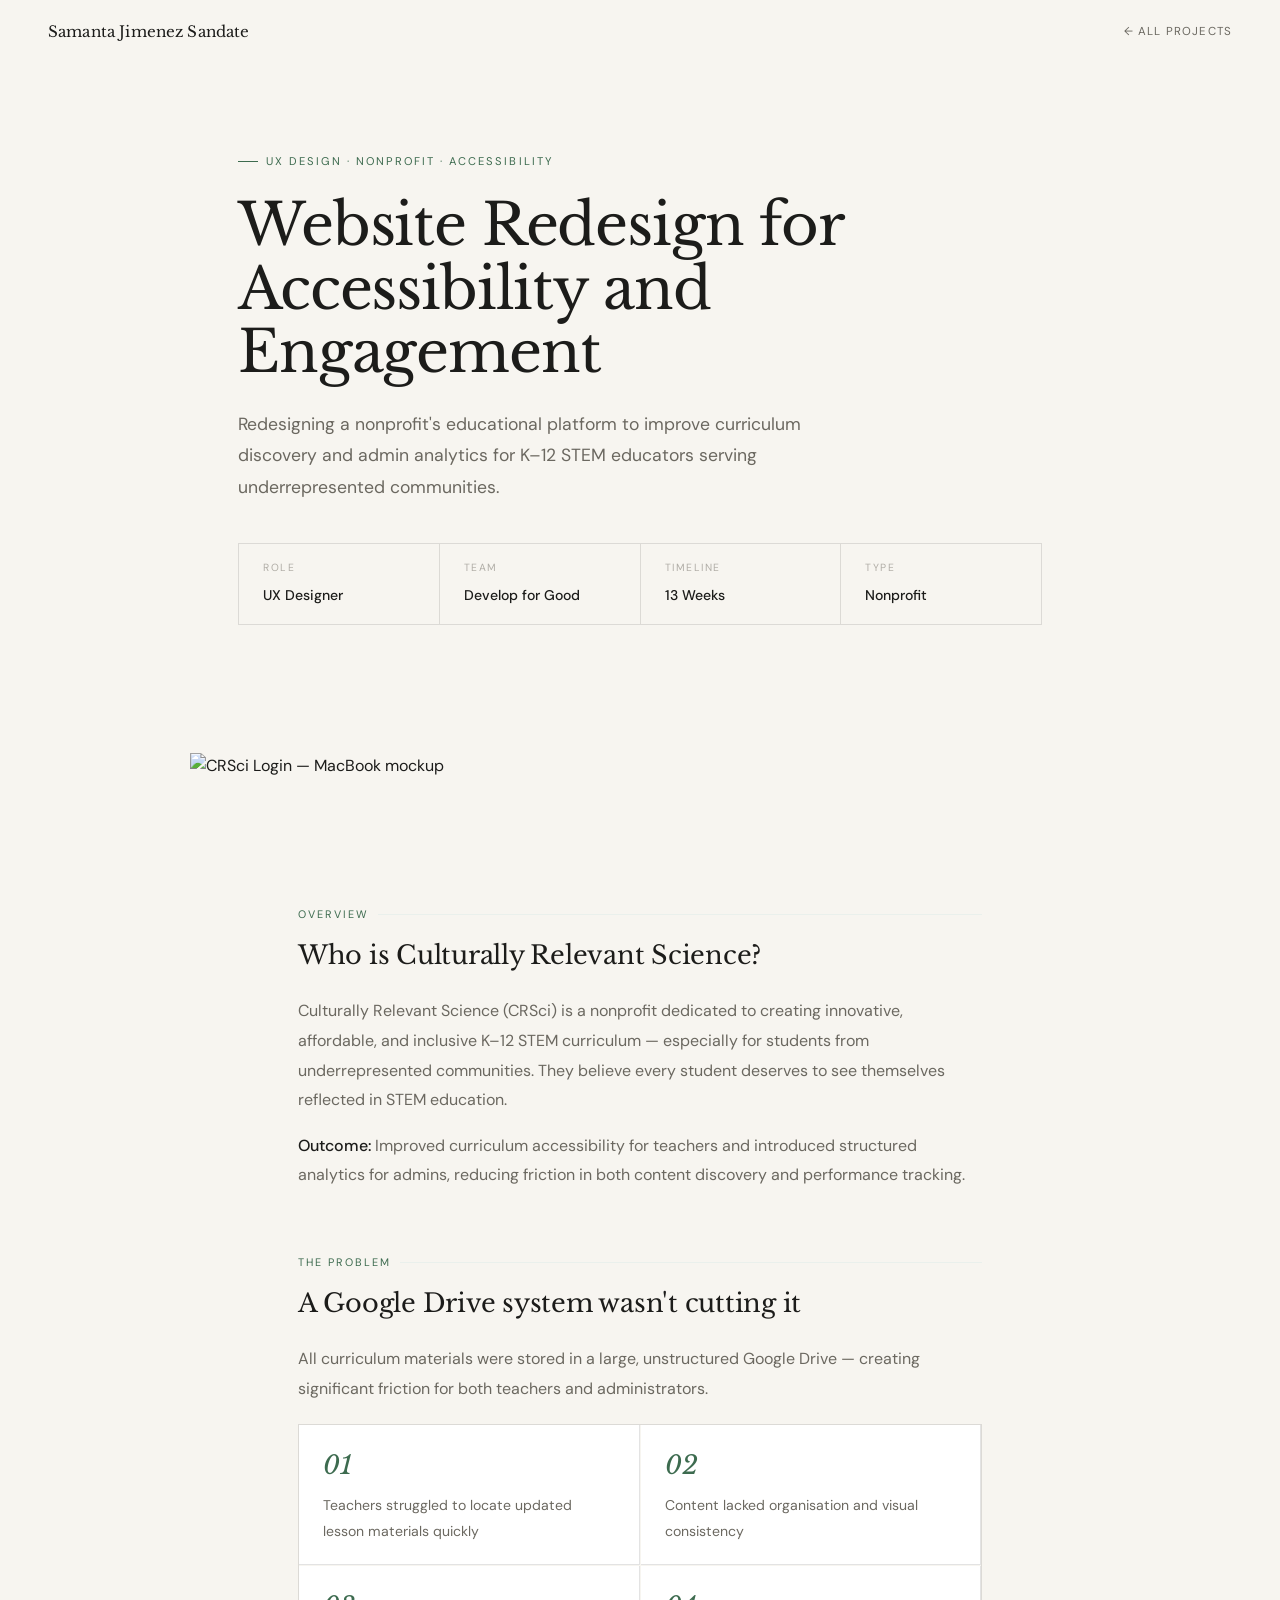
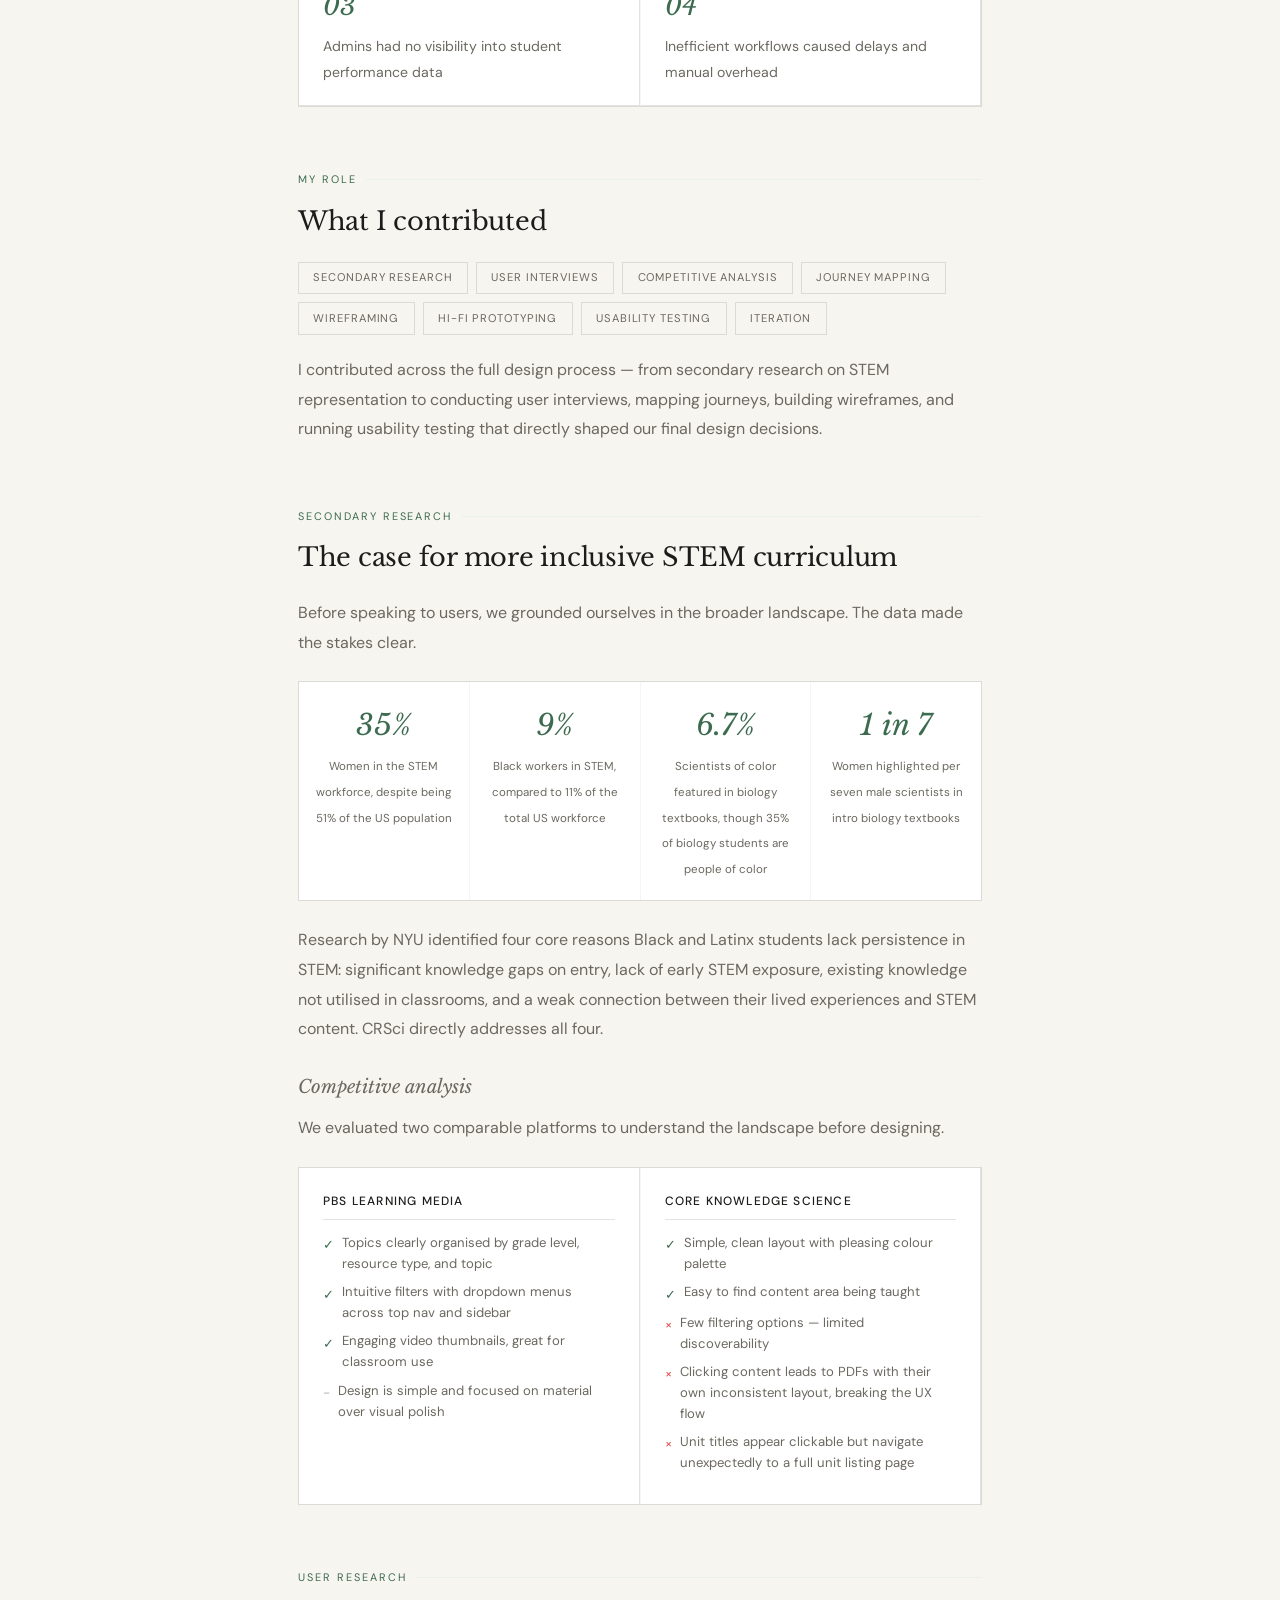
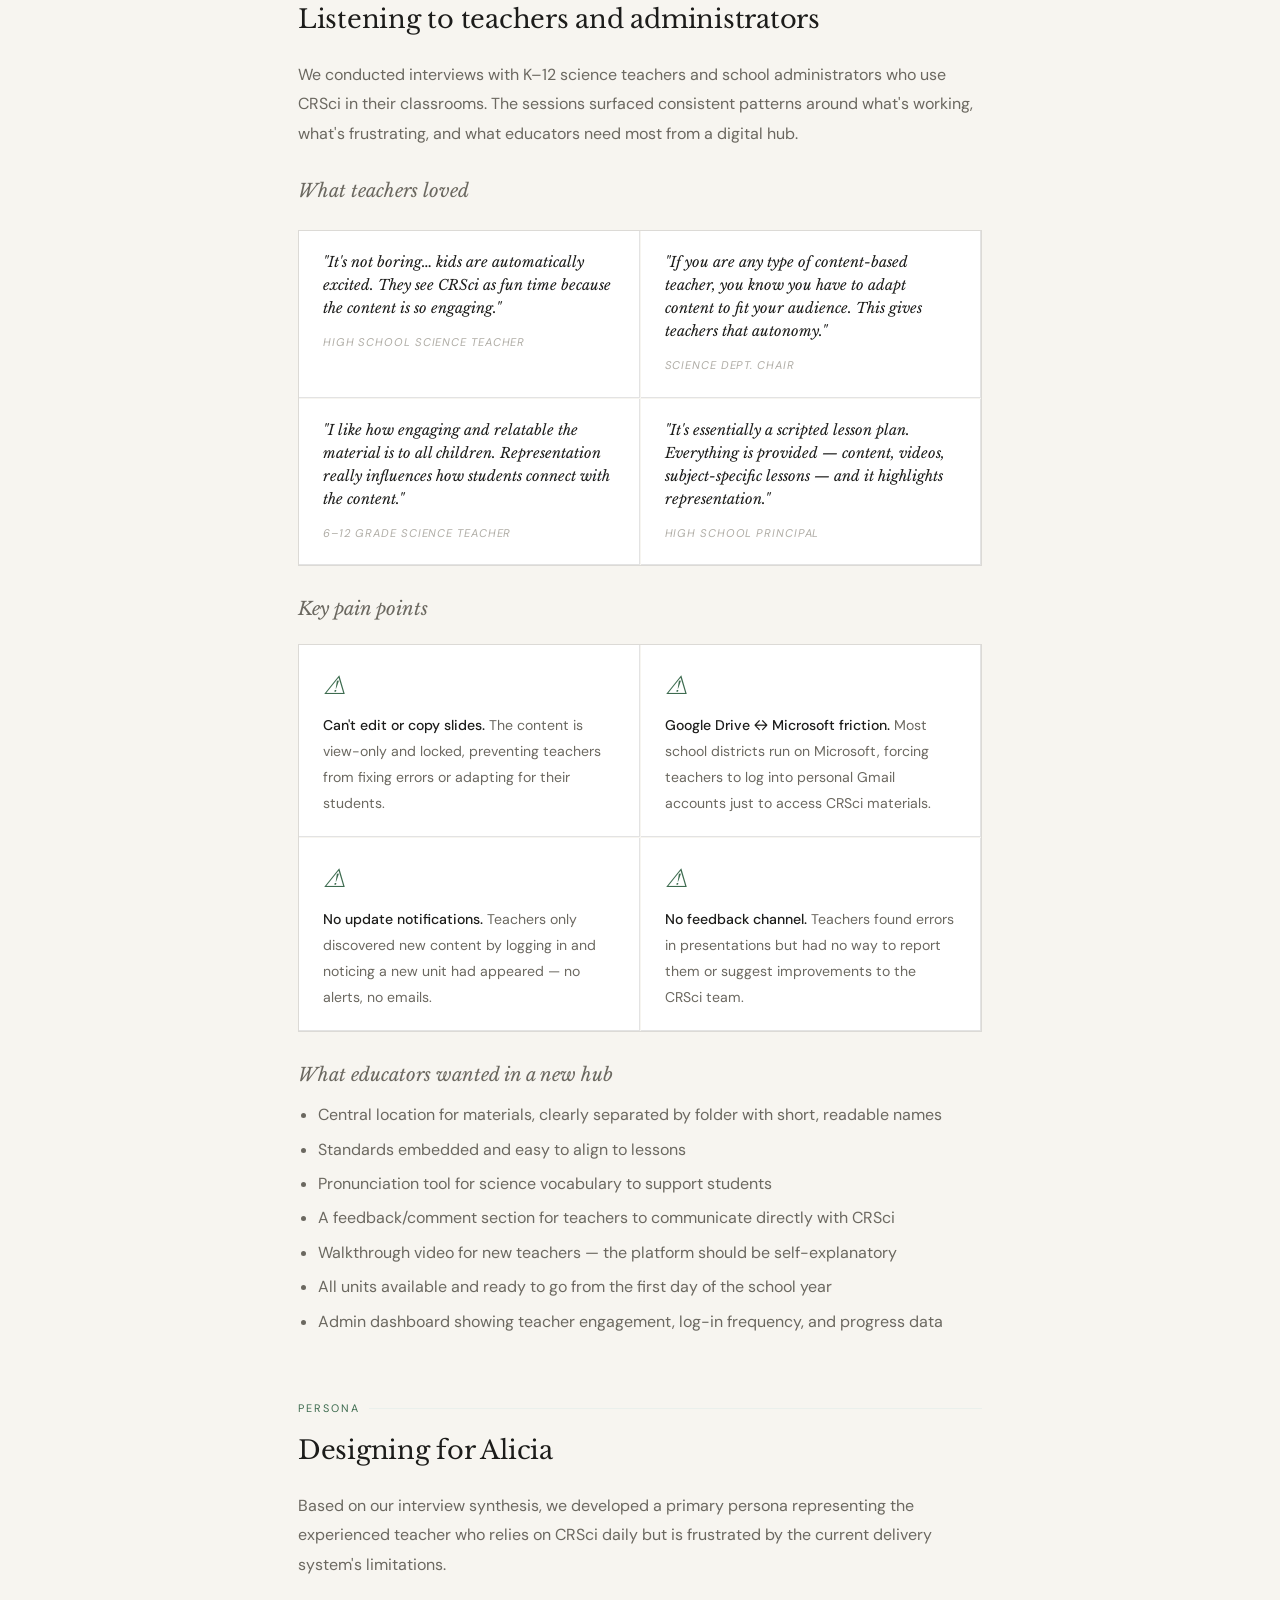
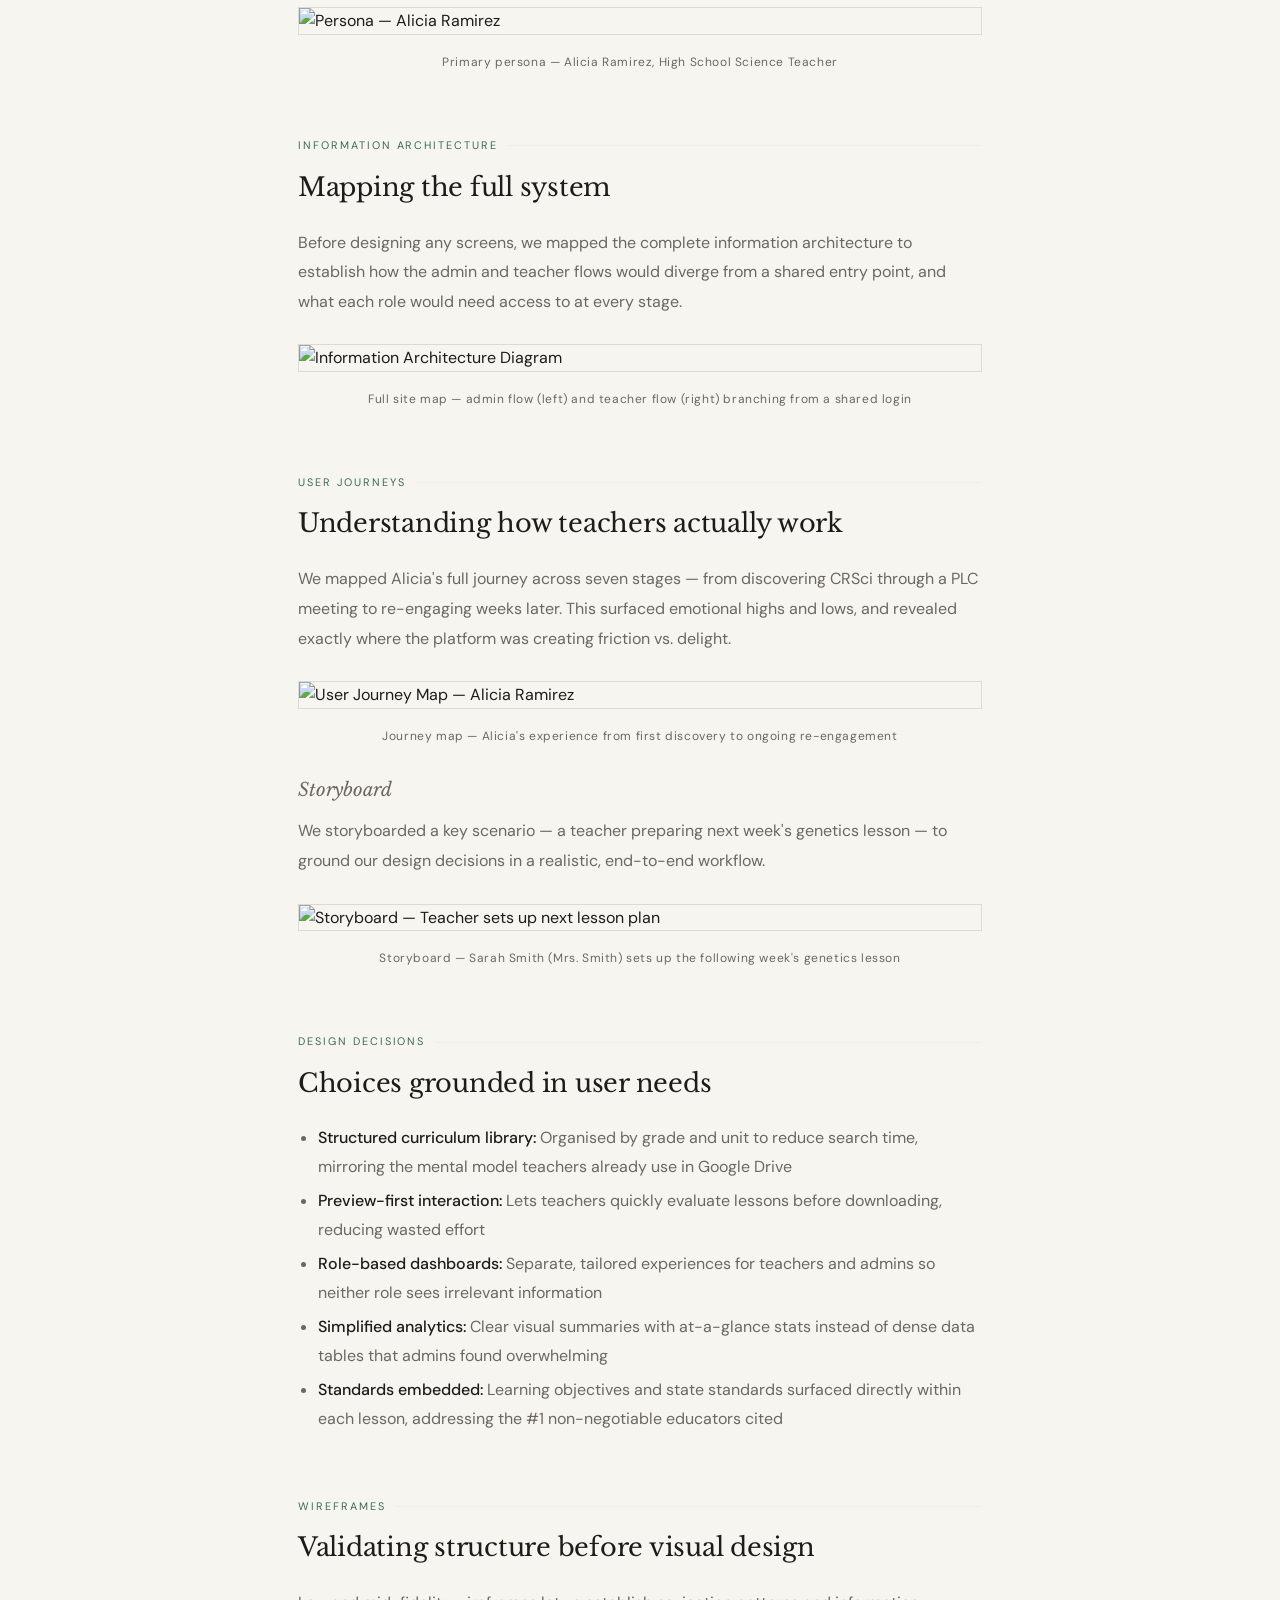
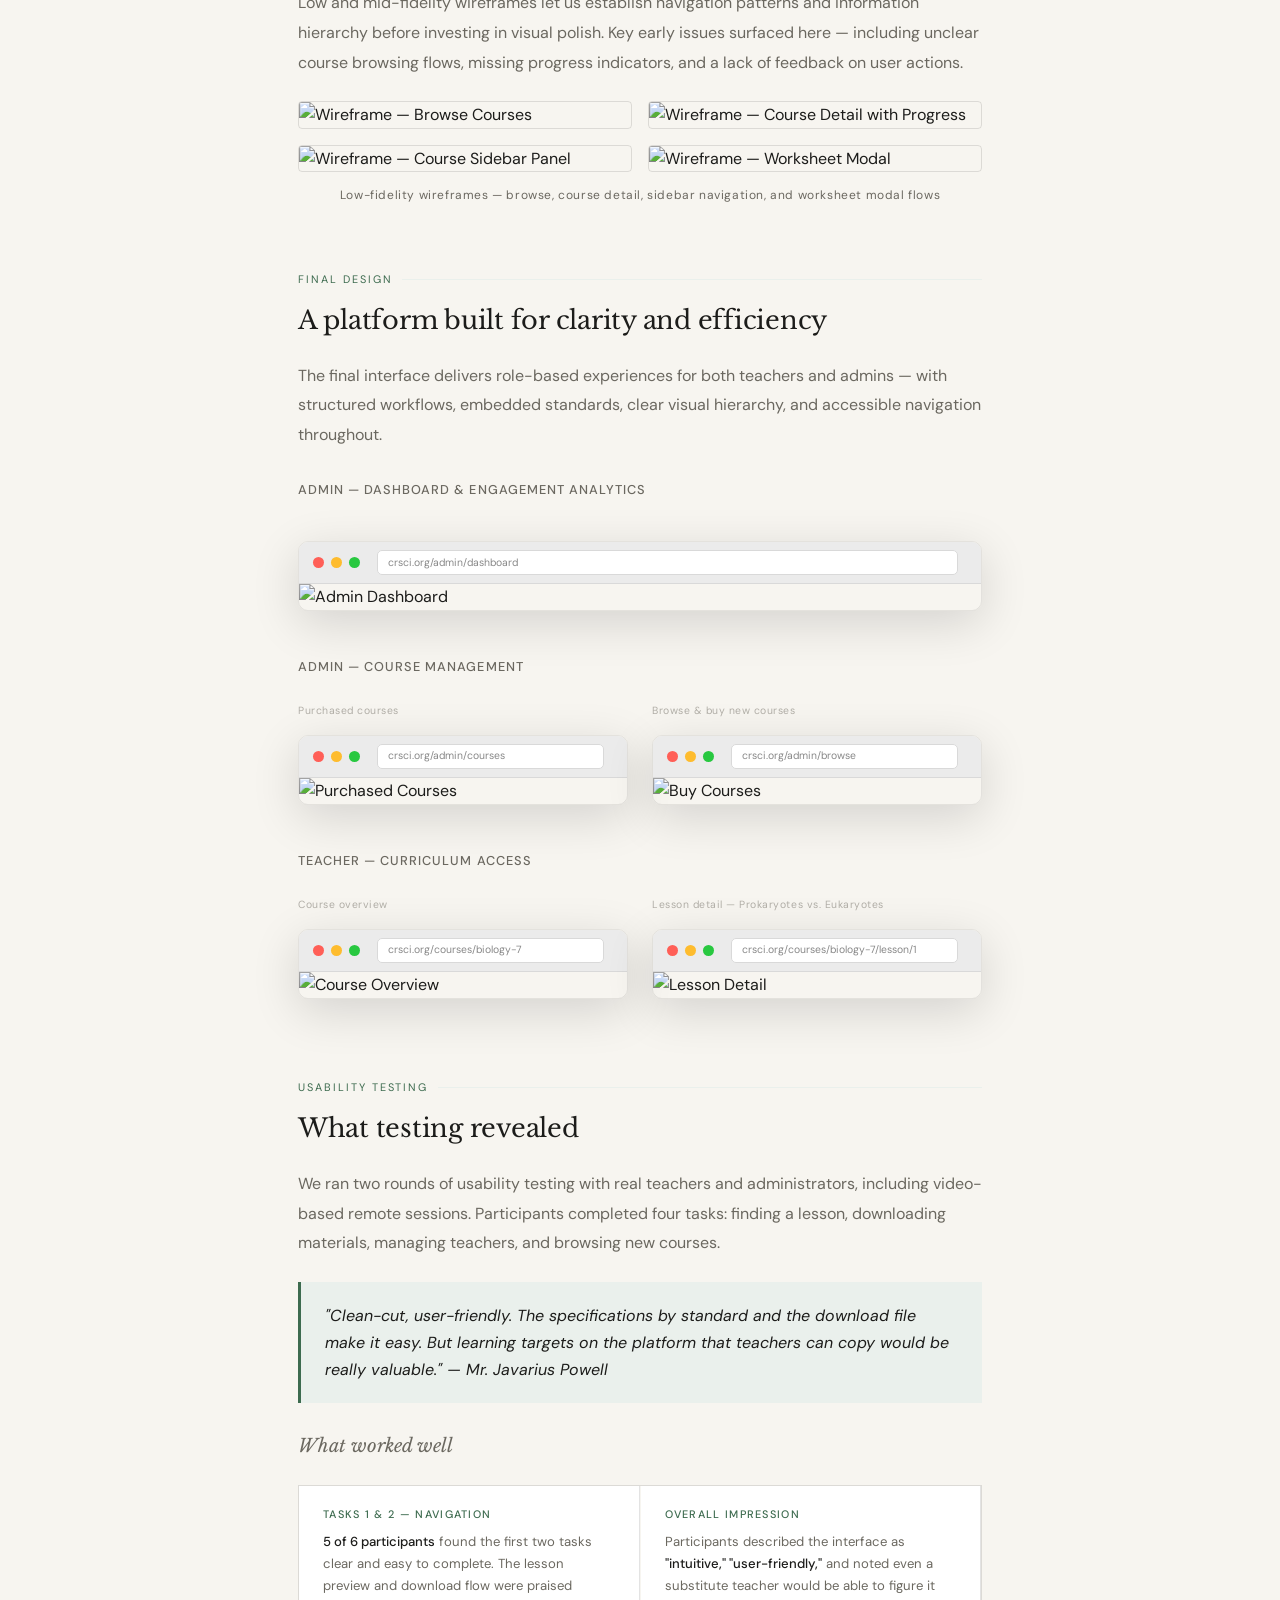
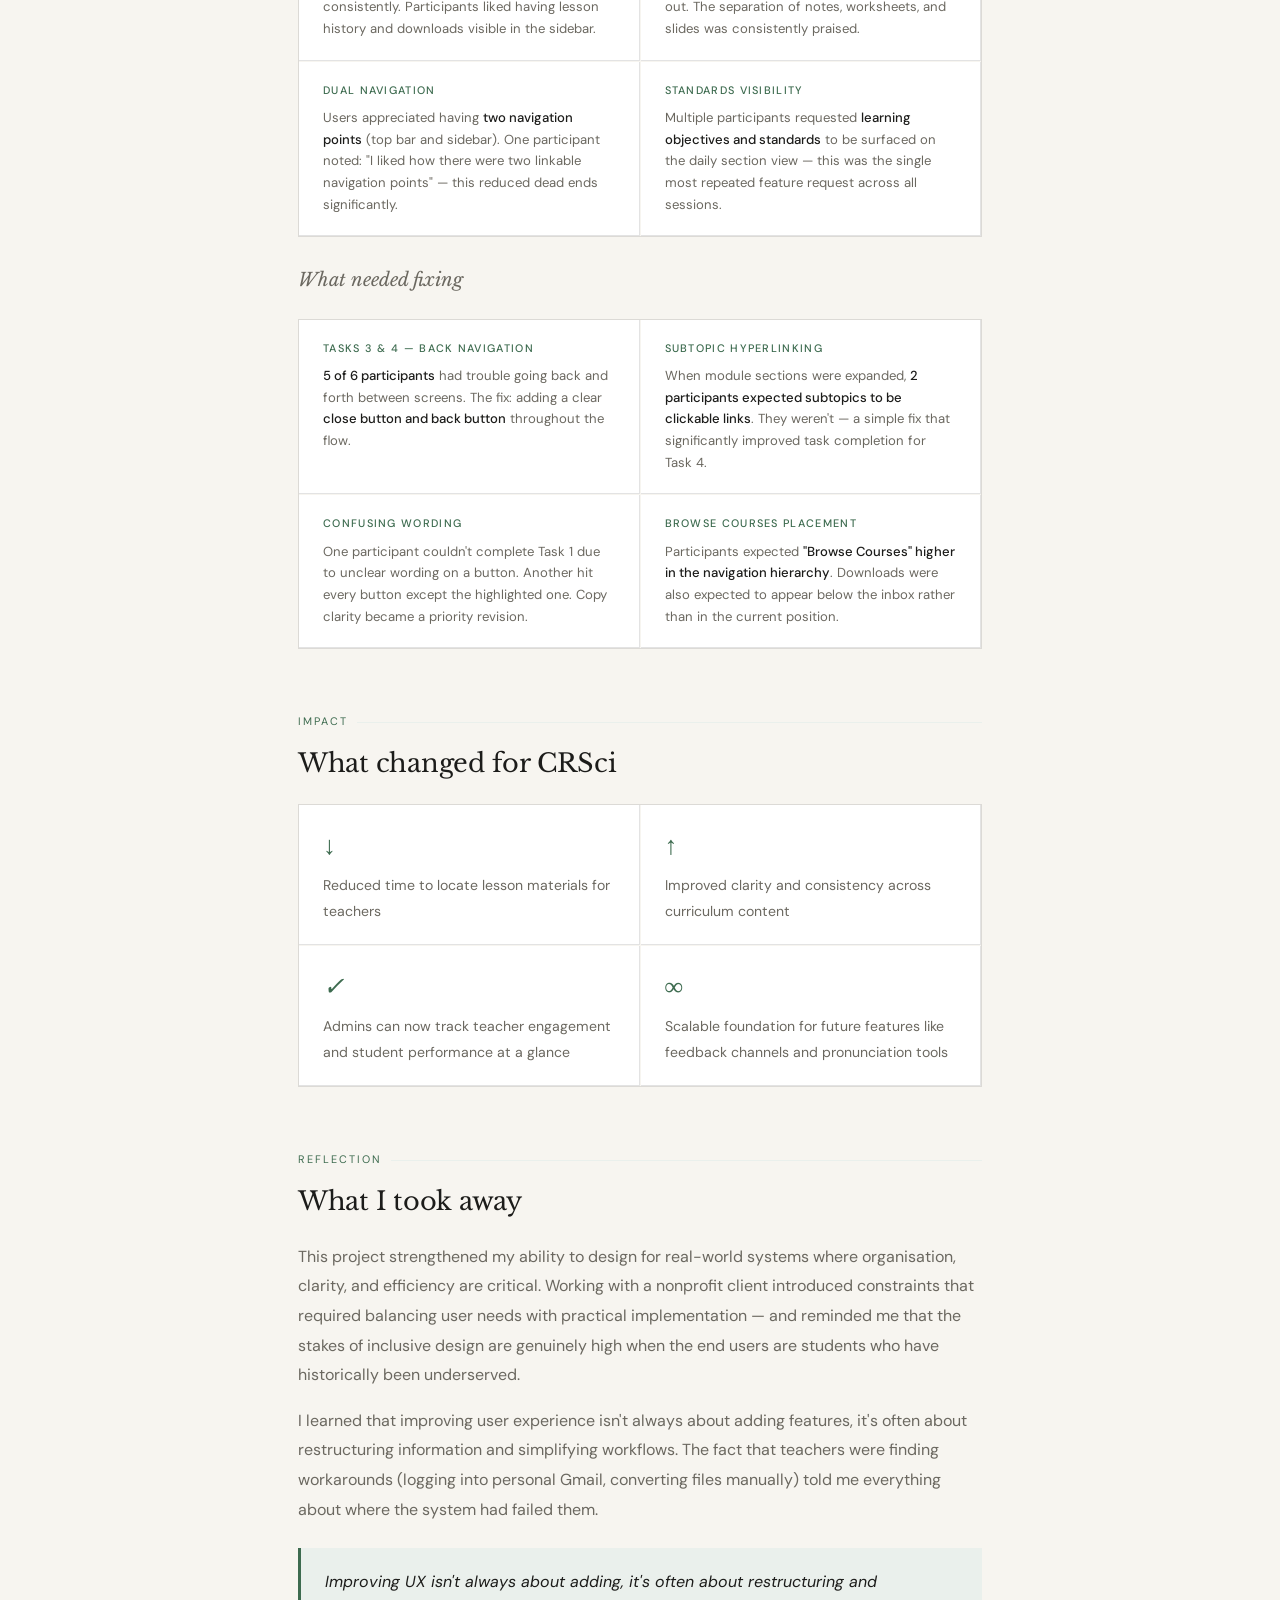
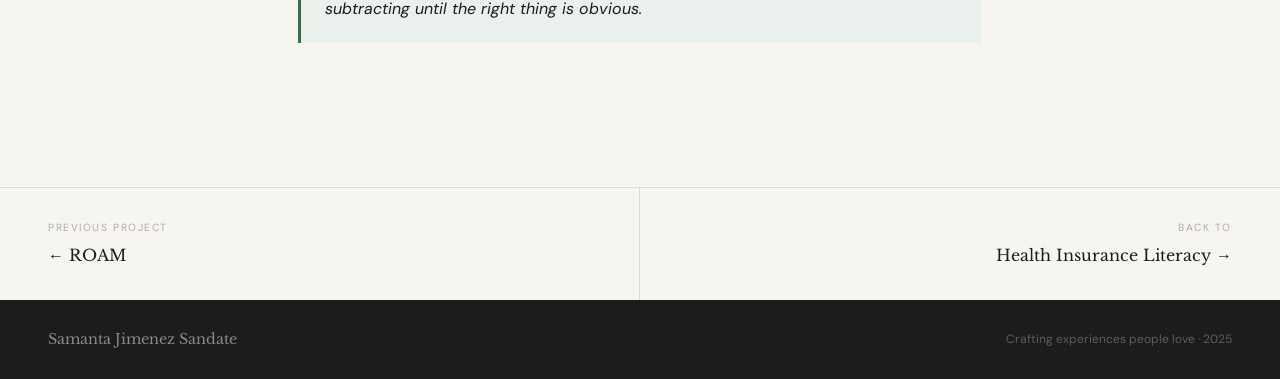
==== commit 37c159cc: "YAY" ====
--- a/project1.html
+++ b/project1.html
@@ -428,8 +428,8 @@
       <div class="section-label">Reflection</div>
       <h2>What I took away</h2>
       <p>This project strengthened my ability to design for real-world systems where organisation, clarity, and efficiency are critical. Working with a nonprofit client introduced constraints that required balancing user needs with practical implementation &mdash; and reminded me that the stakes of inclusive design are genuinely high when the end users are students who have historically been underserved.</p>
-      <p>I learned that improving user experience isn't always about adding features &mdash; it's often about restructuring information and simplifying workflows. The fact that teachers were finding workarounds (logging into personal Gmail, converting files manually) told me everything about where the system had failed them.</p>
-      <div class="callout">Improving UX isn't always about adding &mdash; it's often about restructuring and subtracting until the right thing is obvious.</div>
+      <p>I learned that improving user experience isn't always about adding features, it's often about restructuring information and simplifying workflows. The fact that teachers were finding workarounds (logging into personal Gmail, converting files manually) told me everything about where the system had failed them.</p>
+      <div class="callout">Improving UX isn't always about adding, it's often about restructuring and subtracting until the right thing is obvious.</div>
     </div>
 
   </div>
@@ -440,14 +440,14 @@
       <strong>&#8592; ROAM</strong>
     </a>
     <a href="project2.html" class="project-nav-link" style="text-align:right; align-items:flex-end;">
-      <span>Next Project</span>
-      <strong>Health Insurance Literacy &#8594;</strong>
+      <span>Back to</span>
+      <strong>Health Insurance Literacy &#8594;</strong></strong>
     </a>
   </div>
 
   <footer>
     <span class="footer-name">Samanta Jimenez Sandate</span>
-    <span class="footer-note">Designed &amp; built with care &middot; 2025</span>
+    <span class="footer-note">Crafting experiences people love &middot; 2025</span>
   </footer>
 
   <script>
